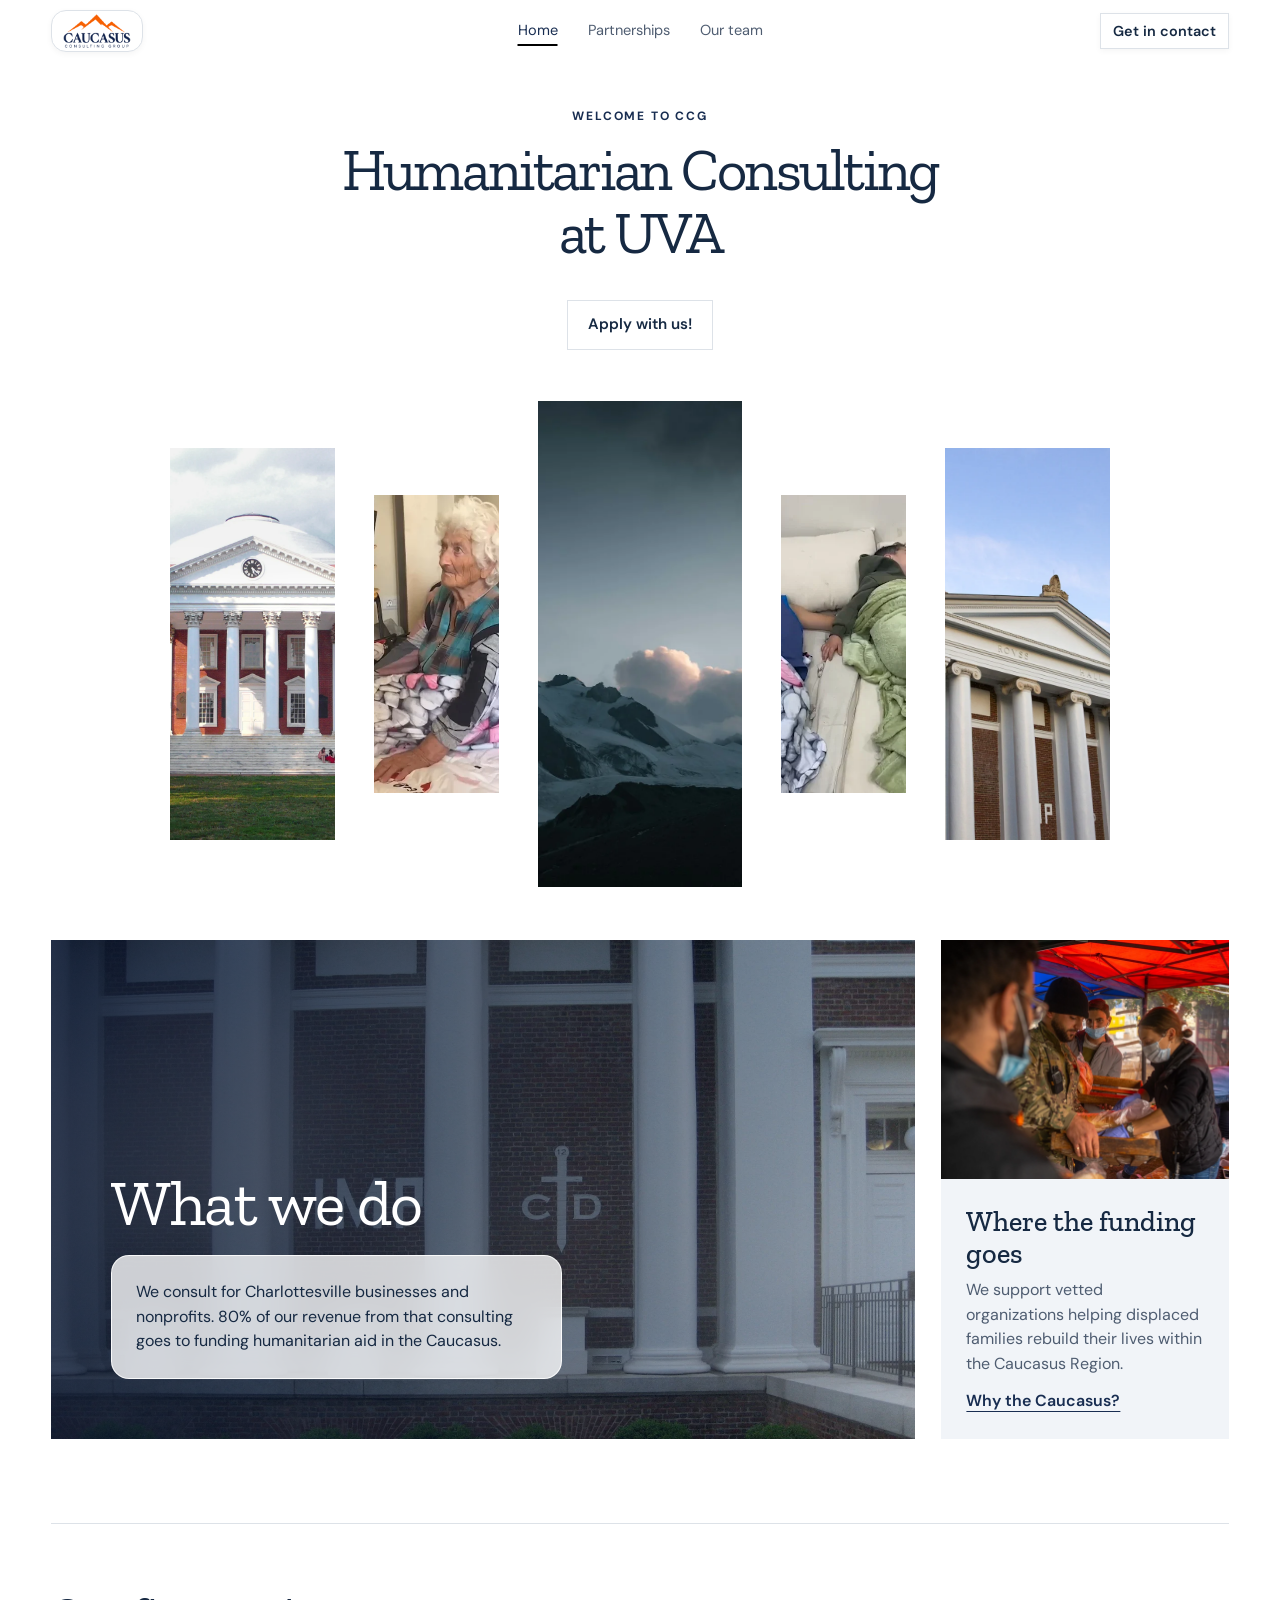
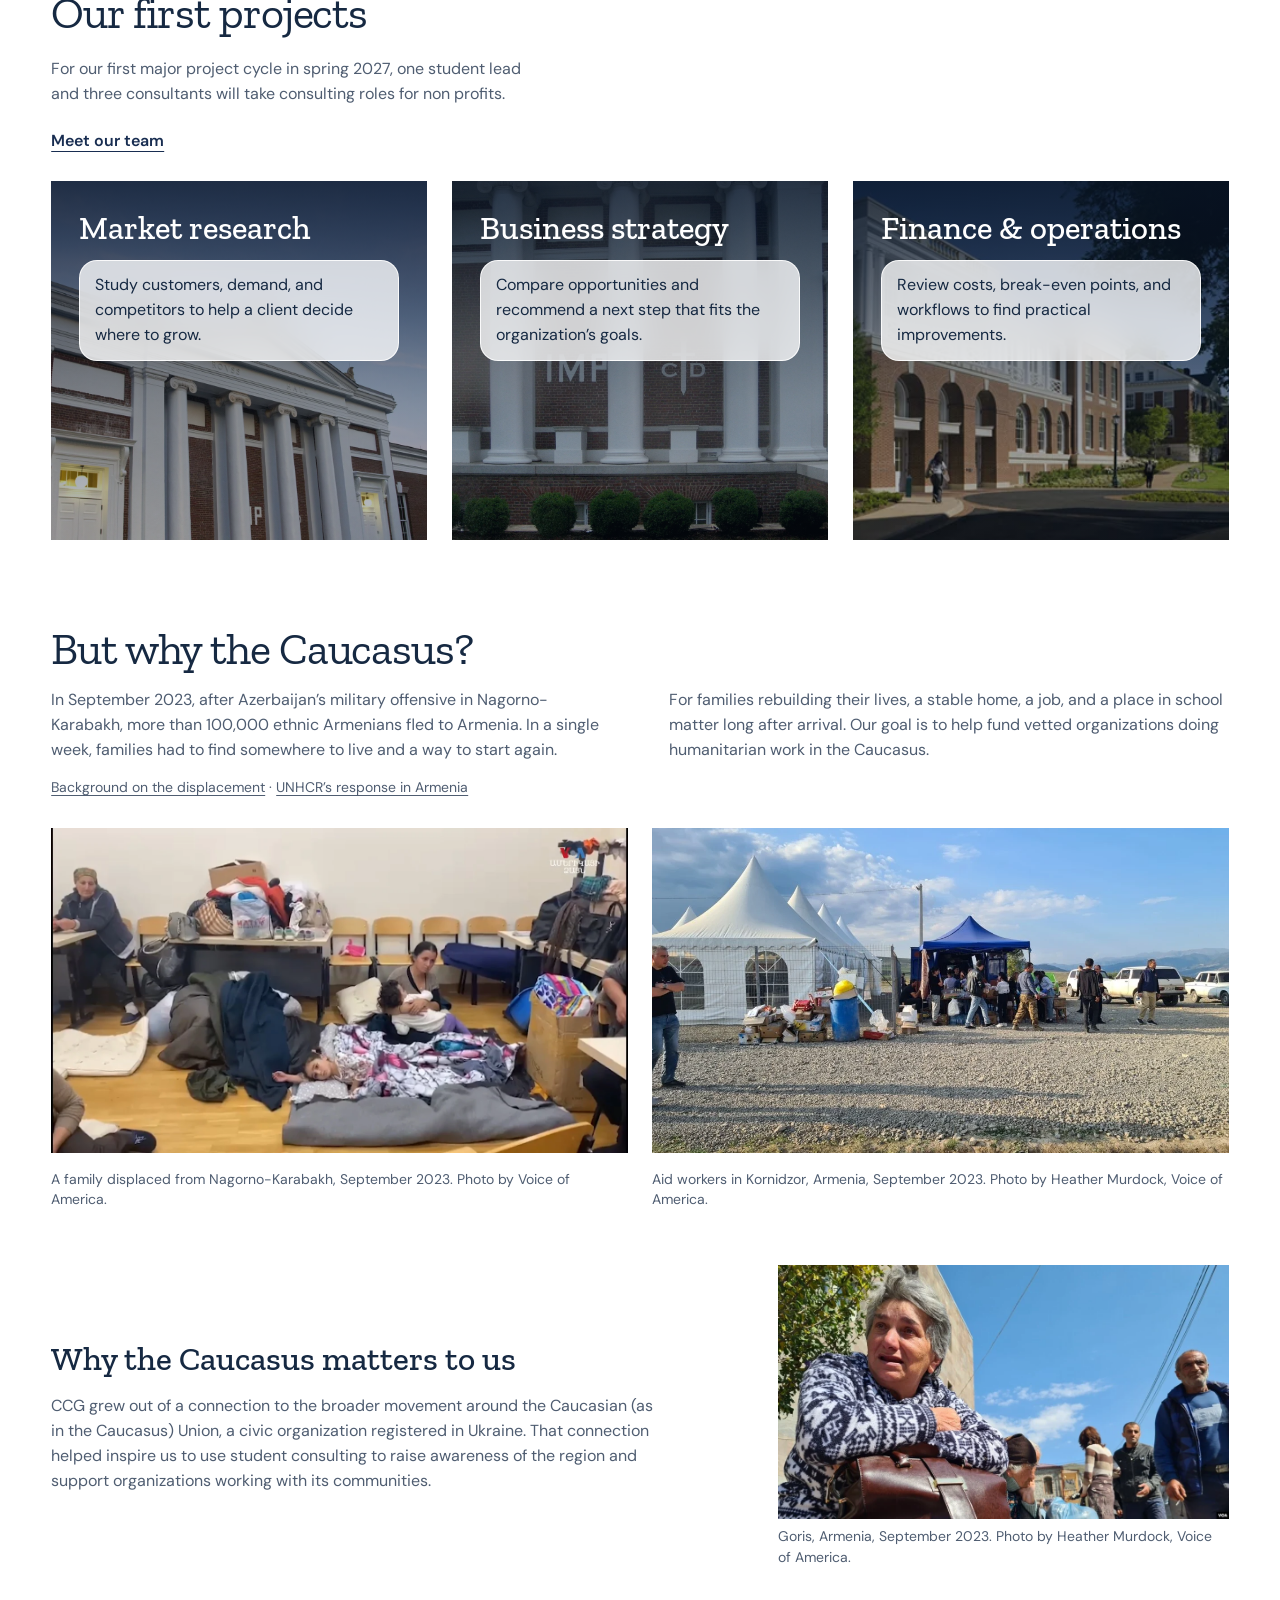
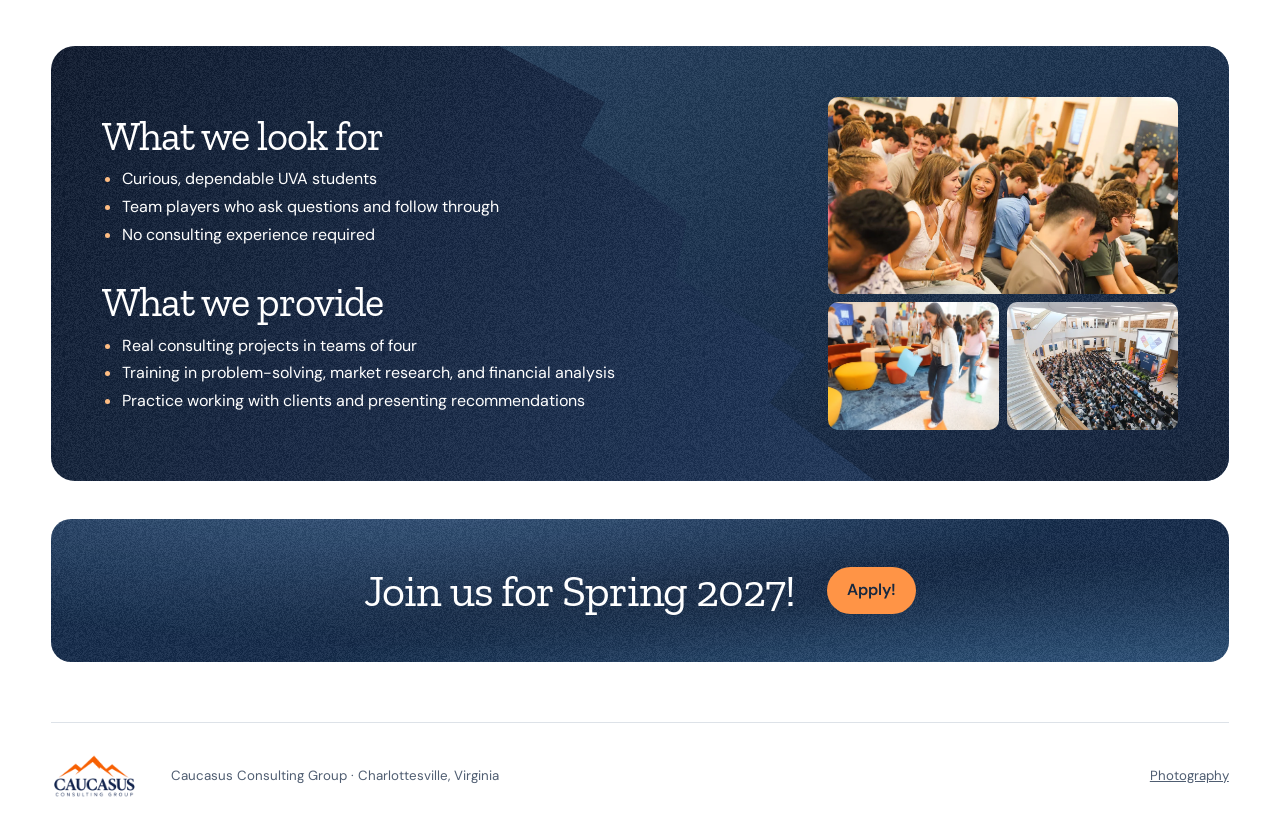
==== index.html @ faaa42fa "Caucasus Consulting Group site" ====
<!doctype html><html lang="en"><head><meta charset="utf-8"><meta name="viewport" content="width=device-width,initial-scale=1"><title>Home | Caucasus Consulting Group</title><meta name="description" content="Student-led consulting at UVA with a humanitarian mission in the Caucasus."><link rel="stylesheet" href="fonts.css"><link rel="stylesheet" href="style.css"><script defer src="site.js"></script></head><body><a class="skip" href="#main">Skip to content</a><header><a class="brand" href="index.html" aria-label="Caucasus Consulting Group home"><img src="assets/ccg.webp" alt="Caucasus Consulting Group"></a><nav aria-label="Main navigation"><a href="index.html" aria-current="page">Home</a><a href="partnerships.html">Partnerships</a><a href="team.html">Our team</a></nav><a class="contactBtn" href="contact.html">Get in contact</a></header><main id="main"><section class="intro home-intro"><p class="label">Welcome to CCG</p><h1>Humanitarian Consulting&#32;
at UVA</h1><a class="btn" href="#recruitment">Apply with us!</a></section>
<section class="gallery" aria-label="UVA and the communities at the heart of our mission">
  <figure class="scene rotunda"><img src="assets/rotunda.webp" alt="The Rotunda at the University of Virginia"></figure>
  <figure class="scene gallery-portrait"><img src="assets/armenia-portrait.webp" alt="A woman displaced from Nagorno-Karabakh sits on a bed in Armenia, September 2023."></figure>
  <figure class="scene mountains"><img src="assets/mountains.webp" alt="Mount Kazbek in the Caucasus Mountains"></figure>
  <figure class="scene gallery-children"><img src="assets/armenia-children.webp" alt="Two children displaced from Nagorno-Karabakh rest in Armenia, September 2023."></figure>
  <figure class="scene mcintire"><img src="assets/mcintire.webp" alt="McIntire School of Commerce"></figure>
</section>
<div class="work consulting-overview">
  <section class="consulting-intro" aria-labelledby="work-heading">
    <img class="mcintire-feature" src="assets/mcintire-campus.webp" loading="lazy" alt="White columns along the brick façade of Rouss Hall at UVA’s McIntire School of Commerce">
    <div class="consulting-copy">
      <h2 id="work-heading">What we do</h2>
      <p class="consulting-description glass-panel">We consult for Charlottesville businesses and nonprofits. 80% of our revenue from that consulting goes to funding humanitarian aid in the Caucasus.</p>
    </div>
  </section>
  <aside class="aid-focus" aria-labelledby="aid-focus-heading">
    <img src="assets/armenia-2.webp" loading="lazy" alt="Volunteers in Yerevan sort donated supplies for displaced families.">
    <div>
      <h3 id="aid-focus-heading">Where the funding goes</h3>
      <p>We support vetted organizations helping displaced families rebuild their lives within the Caucasus Region.</p>
      <a class="link" href="#region-heading">Why the Caucasus?</a>
    </div>
  </aside>
</div>
<section class="work project-cycle" aria-labelledby="projects-heading">
  <div><h2 id="projects-heading">Our first projects</h2><p>For our first major project cycle in spring 2027, one student lead and three consultants will take consulting roles for non profits. </p><a class="link" href="team.html">Meet our team</a></div>
  <div class="services">
    <div class="service-card">
      <img src="assets/mcintire.webp" loading="lazy" alt="">
      <div class="service-content"><h3>Market research</h3><p class="glass-panel">Study customers, demand, and competitors to help a client decide where to grow.</p></div>
    </div>
    <div class="service-card">
      <img src="assets/mcintire-campus.webp" loading="lazy" alt="">
      <div class="service-content"><h3>Business strategy</h3><p class="glass-panel">Compare opportunities and recommend a next step that fits the organization’s goals.</p></div>
    </div>
    <div class="service-card">
      <img src="assets/mcintire-rouss.webp" loading="lazy" alt="">
      <div class="service-content"><h3>Finance &amp; operations</h3><p class="glass-panel">Review costs, break-even points, and workflows to find practical improvements.</p></div>
    </div>
  </div>
</section>
<section class="region people-region" aria-labelledby="region-heading">

  <div>

    <h2 id="region-heading">But why the Caucasus?</h2>
    <p>In September 2023, after Azerbaijan’s military offensive in Nagorno-Karabakh, more than 100,000 ethnic Armenians fled to Armenia. In a single week, families had to find somewhere to live and a way to start again.</p>
    <p>For families rebuilding their lives, a stable home, a job, and a place in school matter long after arrival. Our goal is to help fund vetted organizations doing humanitarian work in the Caucasus.</p>
    <p class="region-sources"><a href="https://www.ushmm.org/genocide-prevention/blog/refugees-from-nagorno-karabakh-face-uncertain-future-one-year-after-fleeing">Background on the displacement</a> · <a href="https://www.unhcr.org/am/en/refugee-response-and-coordination-0">UNHCR’s response in Armenia</a></p>
  </div>
  <div class="documentary">
    <figure><img src="assets/armenia-1.webp" loading="lazy" alt="A family rests on bedding beside chairs and bags in a shared room."><figcaption>A family displaced from Nagorno-Karabakh, September 2023. Photo by Voice of America.</figcaption></figure>
    <figure><img src="assets/kornidzor-aid.webp" loading="lazy" alt="Aid workers set up supplies near the Armenian border in Kornidzor."><figcaption>Aid workers in Kornidzor, Armenia, September 2023. Photo by Heather Murdock, Voice of America.</figcaption></figure>
  </div>
  <section class="mission-origin" aria-labelledby="mission-origin-heading">
    <div>
      <h3 id="mission-origin-heading">Why the Caucasus matters to us</h3>
      <p>CCG grew out of a connection to the broader movement around the Caucasian (as in the Caucasus) Union, a civic organization registered in Ukraine. That connection helped inspire us to use student consulting to raise awareness of the region and support organizations working with its communities.</p>
    </div>
    <figure>
      <img src="assets/goris-arrival.webp" loading="lazy" alt="People who fled Nagorno-Karabakh gather in Goris, Armenia.">
      <figcaption>Goris, Armenia, September 2023. Photo by Heather Murdock, Voice of America.</figcaption>
    </figure>
  </section>
</section>
<section class="recruitment-preview" id="recruitment" aria-label="Spring 2027 recruitment">
  <div class="recruitment-copy">
    <div>
      <h2>What we look for</h2>
      <ul>
        <li>Curious, dependable UVA students</li>
        <li>Team players who ask questions and follow through</li>
        <li>No consulting experience required</li>
      </ul>
    </div>
    <div>
      <h2>What we provide</h2>
      <ul>
        <li>Real consulting projects in teams of four</li>
        <li>Training in problem-solving, market research, and financial analysis</li>
        <li>Practice working with clients and presenting recommendations</li>
      </ul>
    </div>
  </div>
  <div class="recruitment-collage" role="group" aria-label="McIntire student photos">
    <figure tabindex="0">
      <img src="assets/mcintire-students.webp" loading="lazy" alt="McIntire students sitting together at COMMence.">
      <figcaption>Photo by Amanda Maglione</figcaption>
    </figure>
    <figure tabindex="0">
      <img src="assets/mcintire-commence-workshop.webp" loading="lazy" alt="McIntire students taking part in a teamwork workshop.">
      <figcaption>Photo by Amanda Maglione</figcaption>
    </figure>
    <figure tabindex="0">
      <img src="assets/mcintire-commence-conference.webp" loading="lazy" alt="McIntire students gathered in the atrium for the COMMence conference.">
      <figcaption>Photo by Amanda Maglione</figcaption>
    </figure>
  </div>
</section>
<section class="banner recruitment" aria-labelledby="join-heading">
  <h2 id="join-heading">Join us for Spring 2027!</h2>
  <a class="btn" href="apply.html">Apply!</a>
</section>
</main><footer><a class="brand" href="index.html" aria-label="Caucasus Consulting Group home"><img src="assets/ccg.webp" alt="Caucasus Consulting Group"></a><small>Caucasus Consulting Group · Charlottesville, Virginia</small><a href="assets/photo-credits.txt">Photography</a></footer></body></html>
---- fonts.css ----
@font-face {
  font-family: 'DM Sans';
  font-style: normal;
  font-weight: 400;
  font-display: swap;
  src: url(assets/DM-Sans-400-normal.ttf) format('truetype');
}
@font-face {
  font-family: 'DM Sans';
  font-style: normal;
  font-weight: 500;
  font-display: swap;
  src: url(assets/DM-Sans-500-normal.ttf) format('truetype');
}
@font-face {
  font-family: 'DM Sans';
  font-style: normal;
  font-weight: 600;
  font-display: swap;
  src: url(assets/DM-Sans-600-normal.ttf) format('truetype');
}
@font-face {
  font-family: 'DM Sans';
  font-style: normal;
  font-weight: 700;
  font-display: swap;
  src: url(assets/DM-Sans-700-normal.ttf) format('truetype');
}
@font-face {
  font-family: 'Zilla Slab';
  font-style: normal;
  font-weight: 400;
  font-display: swap;
  src: url(assets/zilla-slab-400.ttf) format('truetype');
}
@font-face {
  font-family: 'Zilla Slab';
  font-style: normal;
  font-weight: 500;
  font-display: swap;
  src: url(assets/zilla-slab-500.ttf) format('truetype');
}
@font-face {
  font-family: 'Zilla Slab';
  font-style: normal;
  font-weight: 600;
  font-display: swap;
  src: url(assets/zilla-slab-600.ttf) format('truetype');
}
---- style.css ----
:root{--navy:#182d51;--ink:#162942;--muted:#4f5d71;--border:#dde2e8;--serif:'Zilla Slab',Georgia,serif}
*{box-sizing:border-box}html{scroll-behavior:smooth}body{margin:0;background:#fff;color:var(--ink);font:1rem/1.55 'DM Sans',Arial,sans-serif}a{color:inherit;text-decoration:none}p,h1,h2,figure{margin:0}header,footer,.gallery,.work,.teamgrid,.banner,.connect,.direct{width:min(92%,1490px);margin-inline:auto}
header{display:flex;align-items:center;justify-content:space-between;padding:22px 0;position:relative}header nav{display:flex;gap:30px;align-items:center;position:absolute;left:50%;transform:translateX(-50%)}header nav a{font-size:.91rem;color:var(--muted)}header nav a[aria-current],header nav a:hover{color:var(--navy);text-decoration:underline;text-underline-offset:6px}.brand,.contactBtn{display:inline-flex;align-items:center;border:1px solid var(--border);border-radius:14px;background:white;box-shadow:0 2px 6px #22131a0b}.brand{gap:8px;padding:7px 15px;color:var(--navy)}.brand strong{font:500 2rem/1.15 Georgia,serif;letter-spacing:-2px}.emblem{width:35px;height:34px}.contactBtn,.btn,.link{font-weight:600}.contactBtn{gap:16px;padding:12px 18px;font-size:.9rem}.contactBtn span,.btn span{font:1.2rem/1 Arial}.intro{text-align:center;padding:clamp(30px,3.3vw,62px) 5% 0}.label,.scene figcaption span{font-size:.75rem;font-weight:700;letter-spacing:.15em;text-transform:uppercase}.intro .label{display:flex;align-items:center;justify-content:center;gap:12px;color:var(--navy)}.label i{width:22px;height:1px;background:#e57200}h1,h2,.scene figcaption b,.metric strong{font-family:var(--serif);font-weight:400}h1{font-size:clamp(4.15rem,6.65vw,7.2rem);line-height:1.02;letter-spacing:-.038em;margin:14px auto 15px}em{color:var(--navy);font-weight:400}h2{font-size:clamp(2.7rem,4.2vw,5rem);line-height:1.03;letter-spacing:-.025em}.lead{font-size:clamp(1rem,1.2vw,1.25rem);line-height:1.55;color:var(--muted)}.btn{display:inline-flex;align-items:center;justify-content:center;gap:20px;padding:12px 20px;border-radius:10px;background:var(--navy);color:white;font-size:.95rem}.intro .btn{margin-top:23px;border-radius:0}.btn:hover{background:#264979}.contactBtn:hover{border-color:#ae5420}.gallery{margin-block:36px 53px;display:grid;grid-template-columns:1fr 1.57fr 1fr;gap:14px;align-items:center}.scene{position:relative;overflow:hidden;border-radius:0;aspect-ratio:1;width:100%;min-width:0;background:#51474b;color:white}.scene img,.campus{width:100%;height:100%;object-fit:cover;display:block}.scene:after{content:'';position:absolute;inset:0;background:linear-gradient(0deg,#171417bb,transparent 56%)}.scene figcaption{position:absolute;z-index:1;bottom:21px;left:24px;right:12px}.scene figcaption span{display:flex;gap:5px;align-items:center;font-size:.75rem;letter-spacing:.1em}.scene svg{width:13px;height:15px}.scene figcaption b{font-size:clamp(1.55rem,2.15vw,2.8rem);line-height:1.2;display:block;margin-top:3px}
.banner{background:#162c4e;color:white;border-radius:20px;padding:clamp(29px,3.6vw,64px);display:flex;gap:6%;align-items:center;justify-content:space-between}.banner .label{color:#ffcc9f;margin-bottom:15px}.work,.teamgrid,.connect{display:grid;grid-template-columns:1fr 1fr;gap:8%;align-items:start;margin-block:84px}.work .label,.roster .label,.connect .label{color:var(--navy);margin-bottom:15px}.work p:not(.label),.connect p:not(.label){color:var(--muted);max-width:500px;margin:18px 0 22px}.link{text-decoration:underline;text-underline-offset:5px;color:var(--navy)}.services details,article{border-top:1px solid var(--border);padding:18px 0}.services details:last-child{border-bottom:1px solid var(--border)}summary{cursor:pointer;display:flex;justify-content:space-between;align-items:center;font-size:1.25rem;font-weight:500}summary::-webkit-details-marker{display:none}summary::after{content:'+';color:var(--navy)}details[open] summary::after{content:'−'}.work details p:not(.label){margin-bottom:2px}.teamgrid{gap:5%;align-items:center;margin-top:45px}.campus{height:375px;border-radius:18px}.roster article h2{font-size:3.1rem}.roster article p{color:var(--muted);margin-top:6px}.banner .btn{background:white;color:var(--navy)}.banner{margin-bottom:60px}.connect{gap:20px;margin-block:44px 28px}.connect section{border:1px solid var(--border);border-radius:20px;padding:clamp(24px,4vw,60px);height:100%;background:#eff4fa}.connect section+section{background:#f6f5f2}.direct{margin-bottom:80px;color:var(--muted)}.direct a{text-decoration:underline;margin-left:10px;overflow-wrap:anywhere}footer{border-top:1px solid var(--border);display:flex;align-items:center;gap:20px;padding:25px 0;color:var(--muted)}footer .brand{box-shadow:none;border:0;padding-left:0}footer>a:last-child{margin-left:auto;font-size:.83rem;text-decoration:underline}.skip{position:absolute;left:-9999px}.skip:focus{left:8px;top:8px;background:white;z-index:2}a:focus-visible,summary:focus-visible{outline:3px solid #ae4f15;outline-offset:4px}
@media(max-width:760px){header{padding:14px 0 45px}header nav{bottom:3px;gap:24px;width:max-content}.intro{padding-top:36px}h1{font-size:clamp(3.6rem,10vw,5rem);max-width:640px}.gallery{grid-template-columns:1fr 1.35fr 1fr;gap:7px}.scene figcaption{left:10px;bottom:12px}.scene figcaption span{display:none}.scene figcaption b{font-size:1.32rem}.work,.teamgrid,.connect{grid-template-columns:1fr;gap:28px;margin-block:45px}.campus{height:270px}.work{gap:32px}.banner{gap:22px;align-items:start;flex-direction:column}.desktop{display:none}footer{gap:10px;flex-wrap:wrap}footer small{max-width:170px}.direct a{display:block;margin-left:0}}
@media(max-width:460px){.gallery{grid-template-columns:1fr 1fr;gap:8px;margin-block:26px 32px}.mountains{grid-column:1/-1;grid-row:1}.mountains figcaption span{display:flex}.mountains figcaption b{font-size:1.85rem}.scene.mcintire figcaption b{font-size:1.15rem}.contactBtn{padding:10px 12px}.brand{padding:6px 12px}footer small{max-width:130px}.intro .label{font-size:.73rem}}
@media(prefers-reduced-motion:reduce){html{scroll-behavior:auto}.scene img{transition:none}}

.brand img{display:block;width:104px;height:auto}.brand{padding:6px 13px}footer .brand img{width:87px}
.banner{background-color:#102848;background-image:url('assets/grain.png'),radial-gradient(ellipse at 94% 133%,#315c87 0,transparent 57%),radial-gradient(ellipse at 28% -70%,#446994 0,transparent 65%),radial-gradient(ellipse at 59% 55%,#0b1b35 0,transparent 62%)}
.btn{background:#ff9446;color:#15253e}.btn:hover{background:#ffae73}.banner .btn{background:#ff9446;color:#17283f}
.connect section:first-child{background-color:#152e52;background-image:url('assets/grain.png'),radial-gradient(ellipse at 100% 5%,#315f8d,transparent 64%),radial-gradient(ellipse at 10% 105%,#0b1d38,transparent 68%);color:white}.connect section:first-child .label{color:#ffc28f}.connect section:first-child p:not(.label){color:#eff5ff}
.connect section+section{background-color:#fff3e8;background-image:url('assets/grain.png'),radial-gradient(ellipse at 110% 110%,#ffba81,transparent 65%),radial-gradient(ellipse at 30% -30%,#ffe4c4,transparent 60%)}
.teamgrid{display:block}.portraits{display:grid;grid-template-columns:repeat(4,1fr);gap:15px}.portraits img{display:block;width:100%;border-radius:16px}.roster{margin-top:40px;display:grid;grid-template-columns:1fr 1fr;column-gap:4%}.roster .label{grid-column:1/-1}.roster article h2{font-size:2.5rem}
@media(max-width:760px){.portraits{grid-template-columns:1fr 1fr;gap:10px}.brand img{width:82px}.roster article h2{font-size:2rem}}

.region{width:min(92%,1490px);margin:0 auto clamp(44px,6vw,88px);display:grid;grid-template-columns:1fr 1fr;gap:7%;align-items:center}
.region img{width:100%;height:clamp(260px,24vw,380px);object-fit:cover;border-radius:18px}
.region .label{color:var(--navy);margin-bottom:14px}
.region p:not(.label){color:var(--muted);margin-top:16px;max-width:55ch}
.recruitment p:not(.label){max-width:63ch;margin:16px 0 0;color:#eef4fb}
.recruitment .btn{flex:none;min-width:110px}
@media(max-width:760px){.region{grid-template-columns:1fr;gap:24px}.region img{height:225px}}

.scene img{position:absolute;inset:0}
.region .region-sources{font-size:.875rem}.region-sources a{text-decoration:underline;text-underline-offset:3px}.documentary figcaption{color:var(--muted);font-size:.875rem;line-height:1.45;margin-top:8px}.documentary img{height:auto}.documentary a{text-decoration:underline;text-underline-offset:3px}
.people-region{display:block}.people-region>div:first-child{display:grid;grid-template-columns:1fr 1fr;gap:14px 5%}.people-region h2{grid-column:1/-1}.people-region>div:first-child p:not(.label){margin:0;max-width:62ch}.people-region .region-sources{grid-column:1/-1}.documentary{display:grid;grid-template-columns:1fr 1fr;gap:24px;margin-top:30px}.documentary img{width:100%;aspect-ratio:16/9;object-fit:cover}.documentary figcaption{max-width:65ch}
@media(max-width:760px){.people-region>div:first-child{display:block}.documentary{grid-template-columns:1fr;gap:22px}.people-region h2+p{margin-top:16px}}

h1,.portraits h2{font-weight:500}.metric strong{font-weight:600}h1{font-size:clamp(2.6rem,5.4vw,6rem);line-height:1.08;letter-spacing:-.042em;text-wrap:balance}h2{font-size:clamp(2rem,3.5vw,3.85rem);line-height:1.13}
.btn,.contactBtn,.brand,button{border-radius:0}.recruitment .btn{min-width:170px;min-height:64px;font-size:1.15rem}
.scene:after{display:none}.portraits figure{min-width:0}.portraits img{aspect-ratio:1;object-fit:cover;object-position:center top;border-radius:0}.portraits figcaption{padding-top:15px}.portraits h2{font-size:clamp(1.35rem,2.15vw,2.5rem);letter-spacing:-.035em}.portraits p{color:var(--muted);margin-top:5px}

header .brand{border-radius:15px}
.home-intro{padding-top:clamp(38px,4vw,68px)}
.home-intro h1 {
  font-size: clamp(1.35rem, 4.6vw, 3.75rem);
  font-weight: 400;
  max-width: none;
  margin-block: 12px;
  white-space: pre-line;
  text-wrap: wrap;
}
.home-intro .lead{font-size:clamp(1rem,1.08vw,1.13rem)}
.home-intro + .gallery {
  width: min(86%, 940px);
  grid-template-columns: 1fr .76fr 1.24fr .76fr 1fr;
  gap: clamp(8px, 3vw, 44px);
  margin-top: clamp(34px, 4vw, 60px);
}
.home-intro + .gallery .scene {
  grid-column: auto;
  grid-row: auto;
  aspect-ratio: 8 / 19;
}
.gallery + .consulting-overview {
  margin-top: clamp(20px, 3vw, 40px);
}
.gallery-portrait img { object-position: 51% center; }
.gallery-children img { object-position: 46% center; }
@media (max-width: 520px) {
  .home-intro + .gallery {
    width: 92%;
    gap: 7px;
  }
}
.banner.recruitment {
  justify-content: center;
  align-items: center;
  gap: clamp(14px, 2.5vw, 36px);
  text-align: center;
}
.recruitment .btn {
  min-width: 0;
  min-height: 0;
  padding: 11px 20px;
  border-radius: 999px;
  font-size: 1rem;
  text-align: center;
}
.team-contact {
  width: min(92%, 1490px);
  margin: 0 auto clamp(40px, 6vw, 84px);
}
.team-contact p {
  margin-block: 8px 4px;
  color: var(--muted);
}
.team-email {
  color: var(--navy);
  text-decoration: underline;
  text-underline-offset: 4px;
  overflow-wrap: anywhere;
}
.contactBtn, .home-intro .btn {
  border: 1px solid var(--border);
  background: #fff;
  color: var(--ink);
  transition: background-color .22s ease, border-color .22s ease;
}
.contactBtn:is(:hover, :focus-visible), .home-intro .btn:is(:hover, :focus-visible) {
  border-color: #ff9446;
  background: #ff9446;
}
@media (prefers-reduced-motion: reduce) {
  .contactBtn, .home-intro .btn { transition: none; }
}
.portrait-backdrop{--glow-x:15%;position:relative;isolation:isolate;background-color:#db600b;background-image:radial-gradient(ellipse at var(--glow-x) 12%,#ffbd68,transparent 58%),radial-gradient(ellipse at 90% 85%,#b93e0a,transparent 65%),radial-gradient(ellipse at 20% 105%,#ff9135,transparent 57%)}
.portrait-backdrop:before{content:'';position:absolute;inset:0;background-image:url('assets/grain.png');background-size:94px;pointer-events:none}
.portrait-backdrop img{filter:url(#portrait-cutout)}
.portraits figure:nth-child(even) .portrait-backdrop{--glow-x:88%}
@media(max-width:760px){.home-intro{padding-top:38px}.team-email{max-width:100%}}

.consulting-overview {
  grid-template-columns: minmax(0, 3fr) minmax(0, 1fr);
  align-items: stretch;
  gap: clamp(12px, 2vw, 26px);
}
.consulting-intro {
  position: relative;
  isolation: isolate;
  display: flex;
  align-items: end;
  min-height: clamp(320px, 39vw, 530px);
  padding: clamp(22px, 4.7vw, 70px);
  overflow: hidden;
  background: #162c4e;
  color: white;
}
.mcintire-feature, .consulting-intro::before, .service-card > img {
  position: absolute;
  inset: 0;
  width: 100%;
  height: 100%;
}
.mcintire-feature, .service-card > img { object-fit: cover; }
.mcintire-feature { z-index: -2; }
.consulting-intro::before {
  z-index: -1;
  content: '';
  background: linear-gradient(106deg, #0b1731db 0%, #0c1a31a6 47%, #0a132b45 100%);
}
.consulting-copy h2 { font-size: clamp(2.5rem, 5vw, 5rem); }
.glass-panel {
  border: 1px solid #ffffffd9;
  border-radius: 18px;
  background-color: #ffffffc7;
  -webkit-backdrop-filter: blur(16px) saturate(125%);
  backdrop-filter: blur(16px) saturate(125%);
  color: var(--ink);
}
.consulting-intro .consulting-description:not(.label) {
  max-width: 41ch;
  margin: 16px 0 0;
  padding: clamp(15px, 2vw, 24px);
  color: var(--ink);
}
.aid-focus {
  display: flex;
  flex-direction: column;
  background: #f1f4f8;
}
.aid-focus img {
  display: block;
  width: 100%;
  min-height: 125px;
  flex: 1;
  aspect-ratio: 4 / 3;
  object-fit: cover;
}
.aid-focus > div { padding: clamp(13px, 2vw, 28px); }
.aid-focus h3 {
  margin: 0;
  font: 500 clamp(1.2rem, 2.2vw, 2rem) / 1.14 var(--serif);
}
.aid-focus p:not(.label) { margin: 9px 0 12px; }
.aid-focus .link { display: inline-block; }
@media (max-width: 760px) {
  .consulting-overview { grid-template-columns: 1fr; }
  .aid-focus { display: grid; grid-template-columns: minmax(0, 1fr) minmax(0, 1.1fr); }
  .aid-focus img { align-self: stretch; height: 100%; aspect-ratio: auto; }
  .aid-focus > div { align-self: center; }
}
.project-cycle {
  grid-template-columns: 1fr;
  gap: 28px;
  border-top: 1px solid var(--border);
  padding-top: clamp(38px, 5vw, 74px);
}
.services {
  display: grid;
  grid-template-columns: repeat(3, minmax(0, 1fr));
  gap: clamp(12px, 2vw, 26px);
}
.service-card {
  position: relative;
  display: flex;
  align-items: start;
  min-height: clamp(240px, 28vw, 390px);
  isolation: isolate;
  overflow: hidden;
  padding: clamp(18px, 2.2vw, 32px);
  background: var(--navy);
}
.service-card > img { z-index: -2; }
.service-card::before {
  content: '';
  position: absolute;
  inset: 0;
  z-index: -1;
  background: linear-gradient(180deg, #091527d9, #09152770 62%, #09152745);
}
.service-content { width: 100%; }
.service-content h3 {
  margin: 0;
  color: white;
  font: 500 clamp(1.5rem, 2.55vw, 2.65rem) / 1.12 var(--serif);
}
.service-content p:not(.label) {
  margin: 14px 0 0;
  padding: 12px 15px;
  color: var(--ink);
}
@media (max-width: 640px) {
  .services { grid-template-columns: 1fr; }
  .service-card { min-height: clamp(230px, 60vw, 330px); }
}

@media(max-width:760px){.people-region>div:first-child p:not(.label){margin-top:14px}}

header {
  width: 100%;
  padding: 10px max(4%, calc((100% - 1490px) / 2)) 4px;
  position: sticky;
  top: 0;
  z-index: 5;
  isolation: isolate;
}
header::before {
  content: '';
  position: absolute;
  inset: 0;
  z-index: -1;
  background: #ffffffde;
  -webkit-backdrop-filter: blur(16px);
  backdrop-filter: blur(16px);
  pointer-events: none;
}
header.is-scrolled::before { box-shadow: 0 5px 22px #16294218; }
header .brand { padding: 2px 9px; }
header .brand img { width: 72px; }
header .contactBtn { padding: 6px 12px; }
header nav { gap: clamp(15px, 2.7vw, 30px); }
header nav a {
  position: relative;
  padding: 4px 0;
  white-space: nowrap;
}
header nav a:is([aria-current], :hover, :focus-visible) {
  color: var(--navy);
  text-decoration: none;
}
header nav a::after {
  content: '';
  position: absolute;
  inset: auto 0 0;
  height: 2px;
  background: #000;
  transform: scaleX(0);
  transform-origin: left;
}
header nav a:is([aria-current], :hover, :focus-visible)::after { transform: scaleX(1); }
.skip:focus { z-index: 6; }
#main, #recruitment, #students, #region-heading { scroll-margin-top: 88px; }

.mission-origin { margin-top: clamp(26px, 5vw, 56px); }
.mission-origin h3 {
  margin: 0;
  font: 500 clamp(1.65rem, 2.6vw, 2.65rem) / 1.13 var(--serif);
}
.mission-origin p { max-width: 68ch; }
.partnerships-intro .lead { max-width: 62ch; margin-inline: auto; white-space: pre-line; }
.direct .btn {
  display: inline-flex;
  margin-left: 0;
  text-decoration: none;
}

@media (max-width: 760px) {
  header {
    display: grid;
    grid-template-columns: 1fr auto;
    gap: 1px 8px;
    padding-top: 8px;
  }
  header .brand { justify-self: start; }
  header .brand img { width: 60px; }
  header nav {
    position: static;
    transform: none;
    grid-row: 2;
    grid-column: 1 / -1;
    justify-self: center;
  }
  header nav a { padding: 1px 0; }
}


.mission-origin, .recruitment-preview {
  display: grid;
  grid-template-columns: minmax(0, 3fr) minmax(0, 2fr);
  align-items: center;
  gap: clamp(18px, 4vw, 60px);
}
.recruitment-preview, .partnership-opportunities {
  width: min(92%, 1490px);
  margin-inline: auto;
}
.recruitment-preview {
  position: relative;
  isolation: isolate;
  overflow: hidden;
  background: url('assets/grain.png'), linear-gradient(126deg, #0b172c, #182e51 62%, #243f63);
}
.recruitment-preview::before {
  content: '';
  position: absolute;
  z-index: -1;
  inset: 0;
  background: url('assets/grain.png'), linear-gradient(155deg, #284664, #152c4a 60%, #101f39);
  clip-path: polygon(38% 0, 100% 0, 100% 100%, 70% 100%, 61% 82%, 64% 71%, 53% 53%, 54% 40%, 45% 23%, 47% 13%);
}
.recruitment-preview {
  grid-template-columns: minmax(0, 2fr) minmax(0, 1fr);
  gap: clamp(14px, 2vw, 30px);
  margin-bottom: clamp(20px, 3vw, 42px);
  padding: clamp(24px, 4vw, 64px);
  border-radius: 24px;
  color: #fff;
}
.recruitment-copy {
  display: grid;
  gap: clamp(20px, 2.5vw, 32px);
}
.recruitment-copy h2 {
  font-size: clamp(1.65rem, 3.2vw, 3.2rem);
}
.recruitment-copy ul {
  margin: 8px 0 0;
  padding-inline-start: 1.2em;
}
.recruitment-copy li + li { margin-top: 3px; }
.recruitment-copy li::marker { color: #ffbd83; }
.people-region img {
  border-radius: 0;
}
.mission-origin figure img {
  display: block;
  width: 100%;
  height: auto;
}
.mission-origin figcaption {
  color: var(--muted);
  font-size: .875rem;
  margin-top: 7px;
}
.recruitment-collage {
  display: grid;
  grid-template-columns: repeat(2, minmax(0, 1fr));
  gap: 8px;
}
.recruitment-collage figure {
  position: relative;
  overflow: hidden;
  aspect-ratio: 4 / 3;
  border-radius: 10px;
}
.recruitment-collage figure:first-child {
  grid-column: 1 / -1;
  aspect-ratio: 16 / 9;
}
.recruitment-collage img {
  display: block;
  width: 100%;
  height: 100%;
  object-fit: cover;
}
.recruitment-collage figcaption {
  position: absolute;
  inset: auto 0 0;
  padding: 5px 8px;
  background: #0b172c;
  color: #fff;
  font-size: .8rem;
  opacity: 0;
}
.recruitment-collage figure:is(:hover, :focus) figcaption { opacity: 1; }
.recruitment-collage figure:focus-visible {
  outline: 2px solid #ffbd83;
  outline-offset: 2px;
}
.partnership-opportunities { margin-top: clamp(30px, 5vw, 64px); }
.partnership-opportunities > h2 { font-size: clamp(1.65rem, 2.8vw, 2.8rem); }
.partnership-opportunities .connect {
  width: 100%;
  margin-top: 16px;
}
.partnership-opportunities .connect h3 {
  margin: 0;
  font: 500 clamp(1.6rem, 3vw, 3rem) / 1.13 var(--serif);
}
@media (max-width: 640px) {
  .mission-origin, .recruitment-preview { grid-template-columns: 1fr; }
  .home-intro + .gallery { gap: 5px; }
}

@media (prefers-reduced-motion: no-preference) {
  header::before { transition: box-shadow 50ms cubic-bezier(.1, .75, .35, 1); }
  header nav a::after { transition: transform 48ms cubic-bezier(.08, .72, .25, 1); }
  header nav a, header .contactBtn {
    transition: transform 48ms cubic-bezier(.08, .72, .25, 1), color 48ms ease-out, background-color 48ms ease-out, border-color 48ms ease-out;
  }
  header nav a:is(:hover, :focus-visible), header .contactBtn:is(:hover, :focus-visible) {
    transform: translateY(-1px);
    transition-duration: 62ms;
  }
  .btn { transition: transform 140ms ease-out, background-color 140ms ease-out, border-color 140ms ease-out; }
  .btn:is(:hover, :focus-visible) { transform: translateY(-1px); }
  .service-content { transition: transform 160ms ease-out; }
  @media (hover: hover) {
    .service-card:hover .service-content { transform: translateY(-2px); }
  }
}

@media (hover: hover) and (prefers-reduced-motion: no-preference) {
  .gallery .scene img { transition: transform .3s ease-out; }
  .gallery .scene:hover img { transform: scale(1.045); }
}
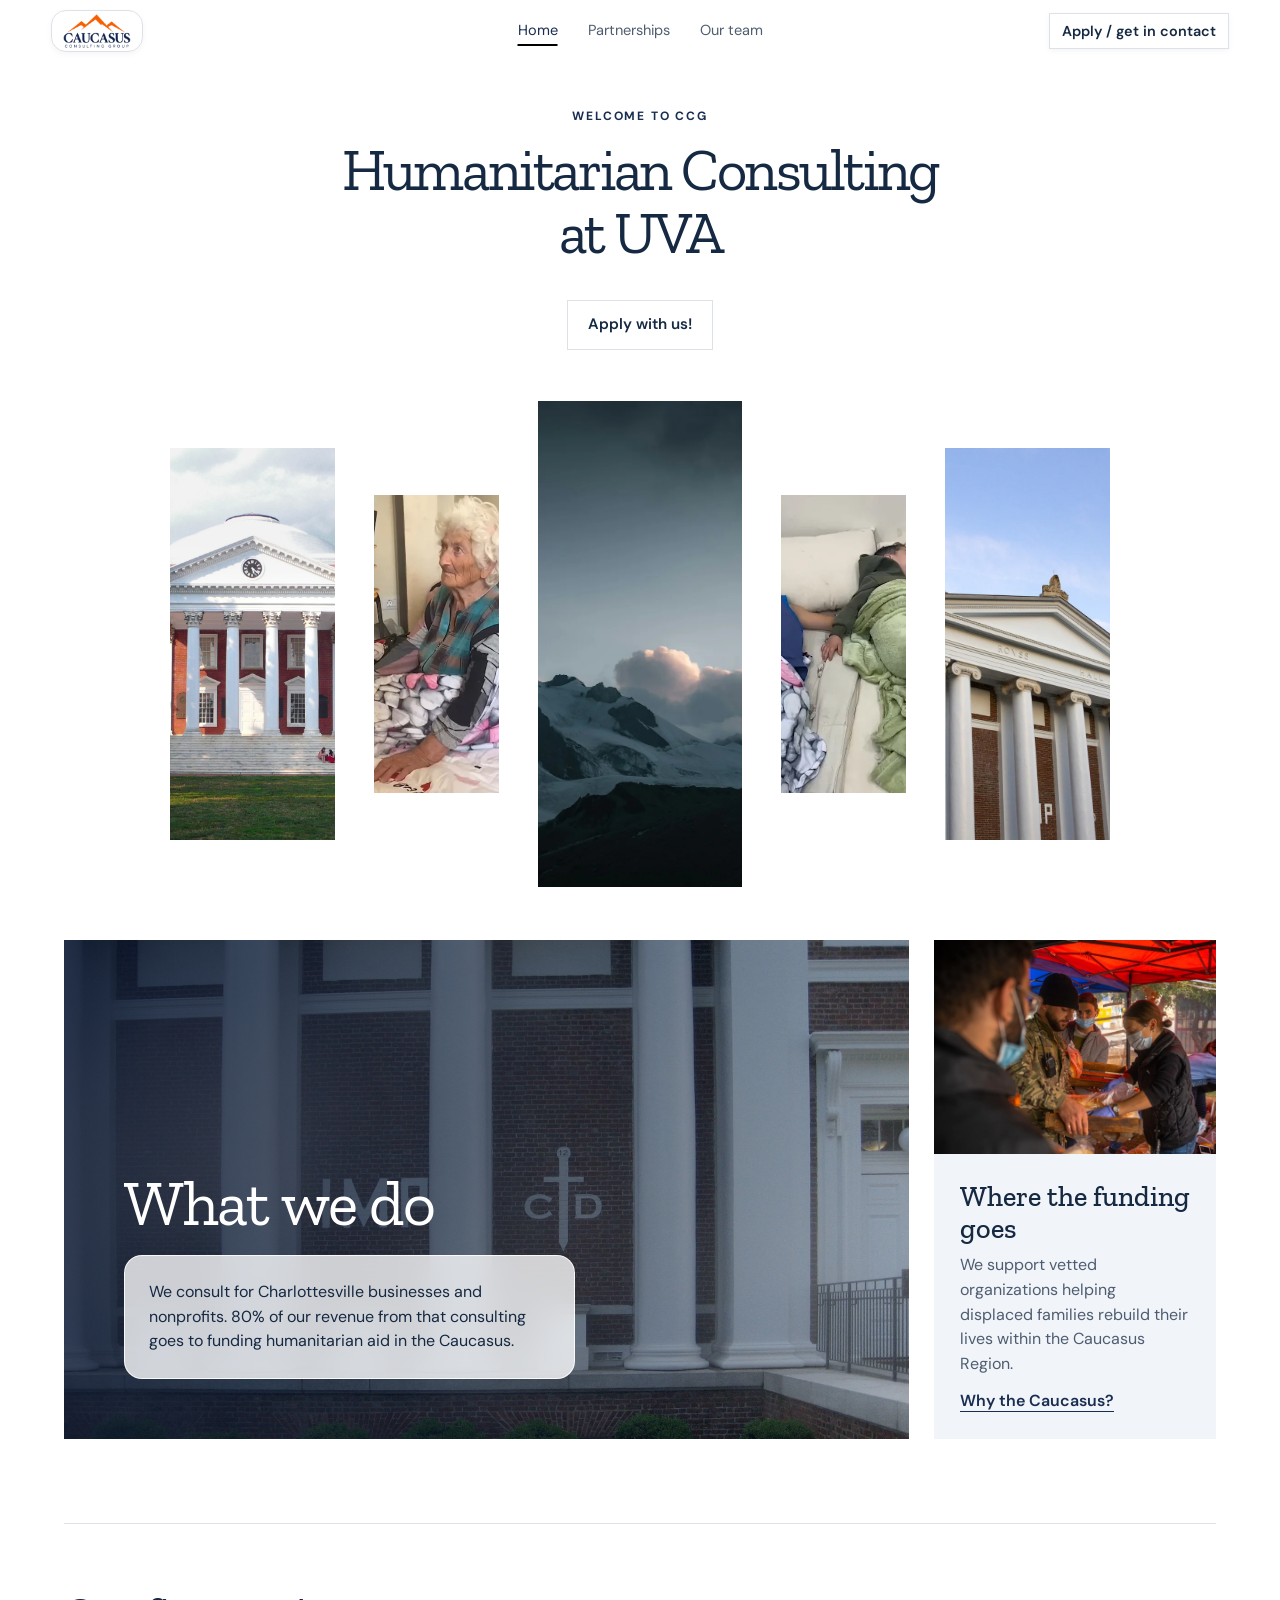
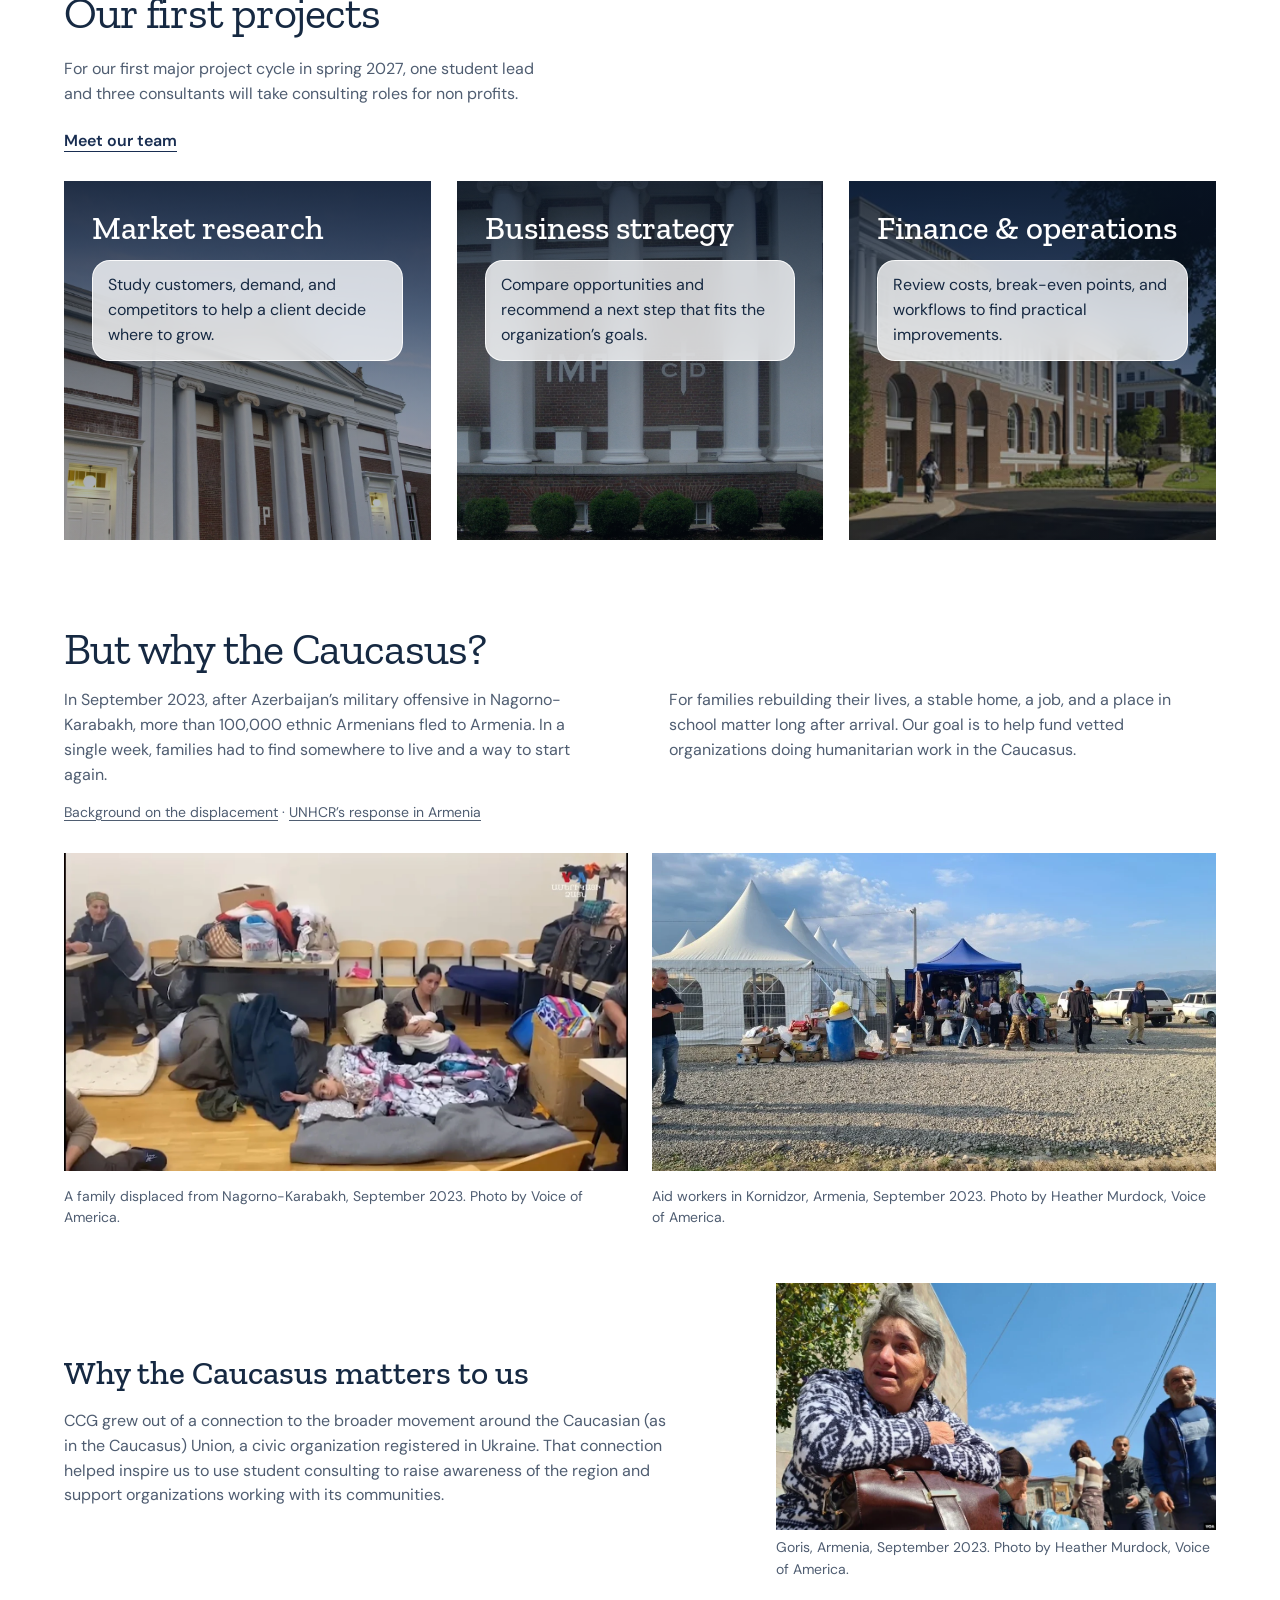
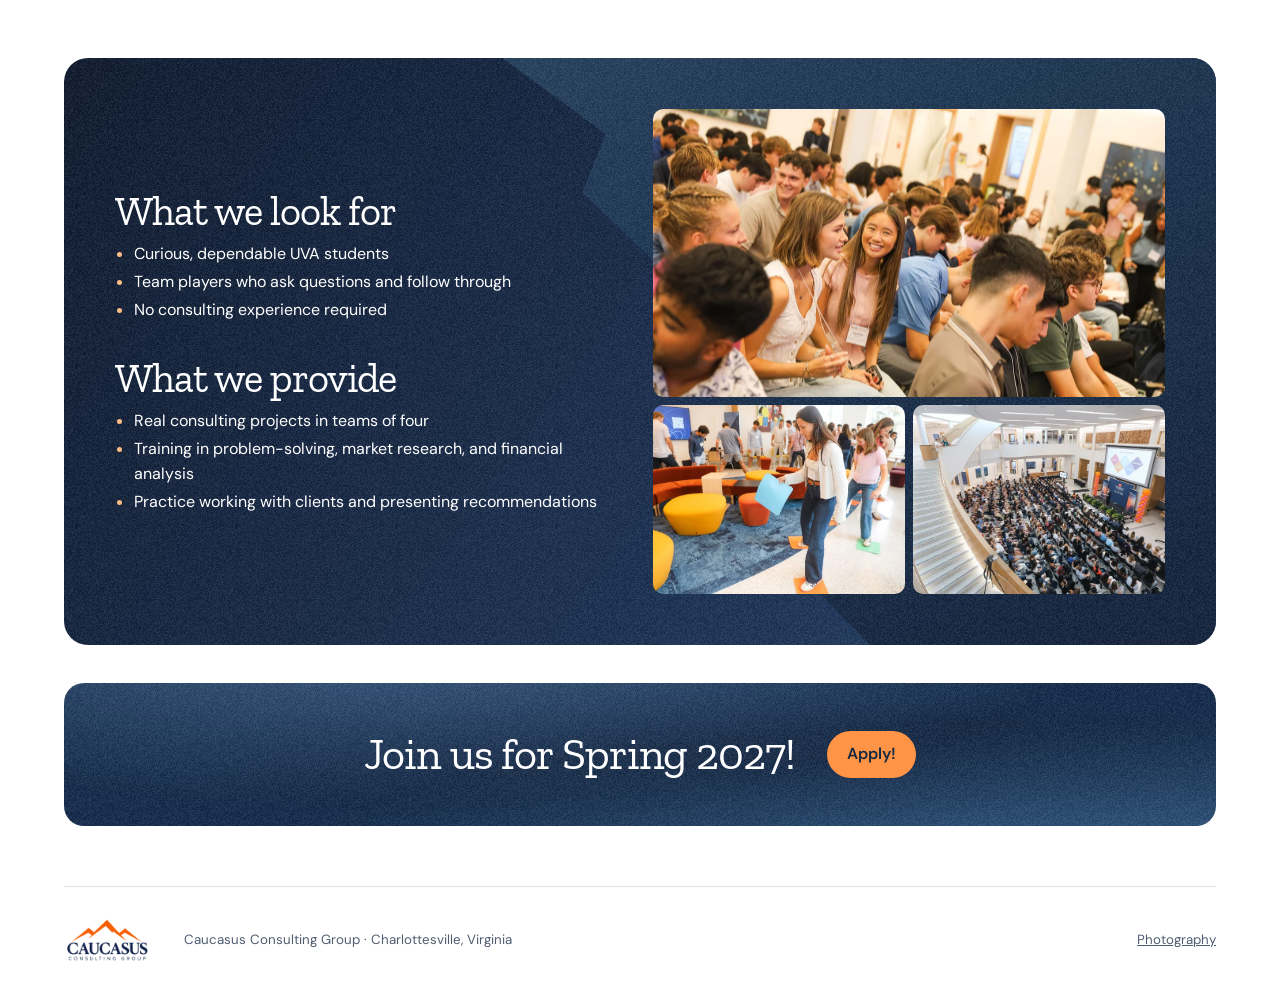
==== commit a4a6ea89: "Tighten recruitment section, widen edge margins, contact block on partnerships, nav button label Co-" ====
--- a/index.html
+++ b/index.html
@@ -1,4 +1,4 @@
-<!doctype html><html lang="en"><head><meta charset="utf-8"><meta name="viewport" content="width=device-width,initial-scale=1"><title>Home | Caucasus Consulting Group</title><meta name="description" content="Student-led consulting at UVA with a humanitarian mission in the Caucasus."><link rel="stylesheet" href="fonts.css"><link rel="stylesheet" href="style.css"><script defer src="site.js"></script></head><body><a class="skip" href="#main">Skip to content</a><header><a class="brand" href="index.html" aria-label="Caucasus Consulting Group home"><img src="assets/ccg.webp" alt="Caucasus Consulting Group"></a><nav aria-label="Main navigation"><a href="index.html" aria-current="page">Home</a><a href="partnerships.html">Partnerships</a><a href="team.html">Our team</a></nav><a class="contactBtn" href="contact.html">Get in contact</a></header><main id="main"><section class="intro home-intro"><p class="label">Welcome to CCG</p><h1>Humanitarian Consulting&#32;
+<!doctype html><html lang="en"><head><meta charset="utf-8"><meta name="viewport" content="width=device-width,initial-scale=1"><title>Home | Caucasus Consulting Group</title><meta name="description" content="Student-led consulting at UVA with a humanitarian mission in the Caucasus."><link rel="stylesheet" href="fonts.css"><link rel="stylesheet" href="style.css"><script defer src="site.js"></script></head><body><a class="skip" href="#main">Skip to content</a><header><a class="brand" href="index.html" aria-label="Caucasus Consulting Group home"><img src="assets/ccg.webp" alt="Caucasus Consulting Group"></a><nav aria-label="Main navigation"><a href="index.html" aria-current="page">Home</a><a href="partnerships.html">Partnerships</a><a href="team.html">Our team</a></nav><a class="contactBtn" href="contact.html">Apply / get in contact</a></header><main id="main"><section class="intro home-intro"><p class="label">Welcome to CCG</p><h1>Humanitarian Consulting&#32;
 at UVA</h1><a class="btn" href="#recruitment">Apply with us!</a></section>
 <section class="gallery" aria-label="UVA and the communities at the heart of our mission">
   <figure class="scene rotunda"><img src="assets/rotunda.webp" alt="The Rotunda at the University of Virginia"></figure>
--- a/style.css
+++ b/style.css
@@ -1,5 +1,5 @@
 :root{--navy:#182d51;--ink:#162942;--muted:#4f5d71;--border:#dde2e8;--serif:'Zilla Slab',Georgia,serif}
-*{box-sizing:border-box}html{scroll-behavior:smooth}body{margin:0;background:#fff;color:var(--ink);font:1rem/1.55 'DM Sans',Arial,sans-serif}a{color:inherit;text-decoration:none}p,h1,h2,figure{margin:0}header,footer,.gallery,.work,.teamgrid,.banner,.connect,.direct{width:min(92%,1490px);margin-inline:auto}
+*{box-sizing:border-box}html{scroll-behavior:smooth}body{margin:0;background:#fff;color:var(--ink);font:1rem/1.55 'DM Sans',Arial,sans-serif}a{color:inherit;text-decoration:none}p,h1,h2,figure{margin:0}header,footer,.gallery,.work,.teamgrid,.banner,.connect,.direct{width:min(90%,1490px);margin-inline:auto}
 header{display:flex;align-items:center;justify-content:space-between;padding:22px 0;position:relative}header nav{display:flex;gap:30px;align-items:center;position:absolute;left:50%;transform:translateX(-50%)}header nav a{font-size:.91rem;color:var(--muted)}header nav a[aria-current],header nav a:hover{color:var(--navy);text-decoration:underline;text-underline-offset:6px}.brand,.contactBtn{display:inline-flex;align-items:center;border:1px solid var(--border);border-radius:14px;background:white;box-shadow:0 2px 6px #22131a0b}.brand{gap:8px;padding:7px 15px;color:var(--navy)}.brand strong{font:500 2rem/1.15 Georgia,serif;letter-spacing:-2px}.emblem{width:35px;height:34px}.contactBtn,.btn,.link{font-weight:600}.contactBtn{gap:16px;padding:12px 18px;font-size:.9rem}.contactBtn span,.btn span{font:1.2rem/1 Arial}.intro{text-align:center;padding:clamp(30px,3.3vw,62px) 5% 0}.label,.scene figcaption span{font-size:.75rem;font-weight:700;letter-spacing:.15em;text-transform:uppercase}.intro .label{display:flex;align-items:center;justify-content:center;gap:12px;color:var(--navy)}.label i{width:22px;height:1px;background:#e57200}h1,h2,.scene figcaption b,.metric strong{font-family:var(--serif);font-weight:400}h1{font-size:clamp(4.15rem,6.65vw,7.2rem);line-height:1.02;letter-spacing:-.038em;margin:14px auto 15px}em{color:var(--navy);font-weight:400}h2{font-size:clamp(2.7rem,4.2vw,5rem);line-height:1.03;letter-spacing:-.025em}.lead{font-size:clamp(1rem,1.2vw,1.25rem);line-height:1.55;color:var(--muted)}.btn{display:inline-flex;align-items:center;justify-content:center;gap:20px;padding:12px 20px;border-radius:10px;background:var(--navy);color:white;font-size:.95rem}.intro .btn{margin-top:23px;border-radius:0}.btn:hover{background:#264979}.contactBtn:hover{border-color:#ae5420}.gallery{margin-block:36px 53px;display:grid;grid-template-columns:1fr 1.57fr 1fr;gap:14px;align-items:center}.scene{position:relative;overflow:hidden;border-radius:0;aspect-ratio:1;width:100%;min-width:0;background:#51474b;color:white}.scene img,.campus{width:100%;height:100%;object-fit:cover;display:block}.scene:after{content:'';position:absolute;inset:0;background:linear-gradient(0deg,#171417bb,transparent 56%)}.scene figcaption{position:absolute;z-index:1;bottom:21px;left:24px;right:12px}.scene figcaption span{display:flex;gap:5px;align-items:center;font-size:.75rem;letter-spacing:.1em}.scene svg{width:13px;height:15px}.scene figcaption b{font-size:clamp(1.55rem,2.15vw,2.8rem);line-height:1.2;display:block;margin-top:3px}
 .banner{background:#162c4e;color:white;border-radius:20px;padding:clamp(29px,3.6vw,64px);display:flex;gap:6%;align-items:center;justify-content:space-between}.banner .label{color:#ffcc9f;margin-bottom:15px}.work,.teamgrid,.connect{display:grid;grid-template-columns:1fr 1fr;gap:8%;align-items:start;margin-block:84px}.work .label,.roster .label,.connect .label{color:var(--navy);margin-bottom:15px}.work p:not(.label),.connect p:not(.label){color:var(--muted);max-width:500px;margin:18px 0 22px}.link{text-decoration:underline;text-underline-offset:5px;color:var(--navy)}.services details,article{border-top:1px solid var(--border);padding:18px 0}.services details:last-child{border-bottom:1px solid var(--border)}summary{cursor:pointer;display:flex;justify-content:space-between;align-items:center;font-size:1.25rem;font-weight:500}summary::-webkit-details-marker{display:none}summary::after{content:'+';color:var(--navy)}details[open] summary::after{content:'−'}.work details p:not(.label){margin-bottom:2px}.teamgrid{gap:5%;align-items:center;margin-top:45px}.campus{height:375px;border-radius:18px}.roster article h2{font-size:3.1rem}.roster article p{color:var(--muted);margin-top:6px}.banner .btn{background:white;color:var(--navy)}.banner{margin-bottom:60px}.connect{gap:20px;margin-block:44px 28px}.connect section{border:1px solid var(--border);border-radius:20px;padding:clamp(24px,4vw,60px);height:100%;background:#eff4fa}.connect section+section{background:#f6f5f2}.direct{margin-bottom:80px;color:var(--muted)}.direct a{text-decoration:underline;margin-left:10px;overflow-wrap:anywhere}footer{border-top:1px solid var(--border);display:flex;align-items:center;gap:20px;padding:25px 0;color:var(--muted)}footer .brand{box-shadow:none;border:0;padding-left:0}footer>a:last-child{margin-left:auto;font-size:.83rem;text-decoration:underline}.skip{position:absolute;left:-9999px}.skip:focus{left:8px;top:8px;background:white;z-index:2}a:focus-visible,summary:focus-visible{outline:3px solid #ae4f15;outline-offset:4px}
 @media(max-width:760px){header{padding:14px 0 45px}header nav{bottom:3px;gap:24px;width:max-content}.intro{padding-top:36px}h1{font-size:clamp(3.6rem,10vw,5rem);max-width:640px}.gallery{grid-template-columns:1fr 1.35fr 1fr;gap:7px}.scene figcaption{left:10px;bottom:12px}.scene figcaption span{display:none}.scene figcaption b{font-size:1.32rem}.work,.teamgrid,.connect{grid-template-columns:1fr;gap:28px;margin-block:45px}.campus{height:270px}.work{gap:32px}.banner{gap:22px;align-items:start;flex-direction:column}.desktop{display:none}footer{gap:10px;flex-wrap:wrap}footer small{max-width:170px}.direct a{display:block;margin-left:0}}
@@ -14,7 +14,7 @@
 .teamgrid{display:block}.portraits{display:grid;grid-template-columns:repeat(4,1fr);gap:15px}.portraits img{display:block;width:100%;border-radius:16px}.roster{margin-top:40px;display:grid;grid-template-columns:1fr 1fr;column-gap:4%}.roster .label{grid-column:1/-1}.roster article h2{font-size:2.5rem}
 @media(max-width:760px){.portraits{grid-template-columns:1fr 1fr;gap:10px}.brand img{width:82px}.roster article h2{font-size:2rem}}
 
-.region{width:min(92%,1490px);margin:0 auto clamp(44px,6vw,88px);display:grid;grid-template-columns:1fr 1fr;gap:7%;align-items:center}
+.region{width:min(90%,1490px);margin:0 auto clamp(44px,6vw,88px);display:grid;grid-template-columns:1fr 1fr;gap:7%;align-items:center}
 .region img{width:100%;height:clamp(260px,24vw,380px);object-fit:cover;border-radius:18px}
 .region .label{color:var(--navy);margin-bottom:14px}
 .region p:not(.label){color:var(--muted);margin-top:16px;max-width:55ch}
@@ -79,7 +79,7 @@
   text-align: center;
 }
 .team-contact {
-  width: min(92%, 1490px);
+  width: min(90%, 1490px);
   margin: 0 auto clamp(40px, 6vw, 84px);
 }
 .team-contact p {
@@ -313,7 +313,7 @@
   gap: clamp(18px, 4vw, 60px);
 }
 .recruitment-preview, .partnership-opportunities {
-  width: min(92%, 1490px);
+  width: min(90%, 1490px);
   margin-inline: auto;
 }
 .recruitment-preview {
@@ -331,7 +331,7 @@
   clip-path: polygon(38% 0, 100% 0, 100% 100%, 70% 100%, 61% 82%, 64% 71%, 53% 53%, 54% 40%, 45% 23%, 47% 13%);
 }
 .recruitment-preview {
-  grid-template-columns: minmax(0, 2fr) minmax(0, 1fr);
+  grid-template-columns: minmax(0, 1fr) minmax(0, 1fr);
   gap: clamp(14px, 2vw, 30px);
   margin-bottom: clamp(20px, 3vw, 42px);
   padding: clamp(24px, 4vw, 64px);
@@ -436,3 +436,7 @@
   .gallery .scene img { transition: transform .3s ease-out; }
   .gallery .scene:hover img { transform: scale(1.045); }
 }
+
+.direct.contact-block { line-height: 1.6; }
+.direct.contact-block strong { display: block; font-size: 1.15rem; }
+.direct.contact-block a { margin: 0; padding: 0; text-decoration: underline; text-underline-offset: 3px; }
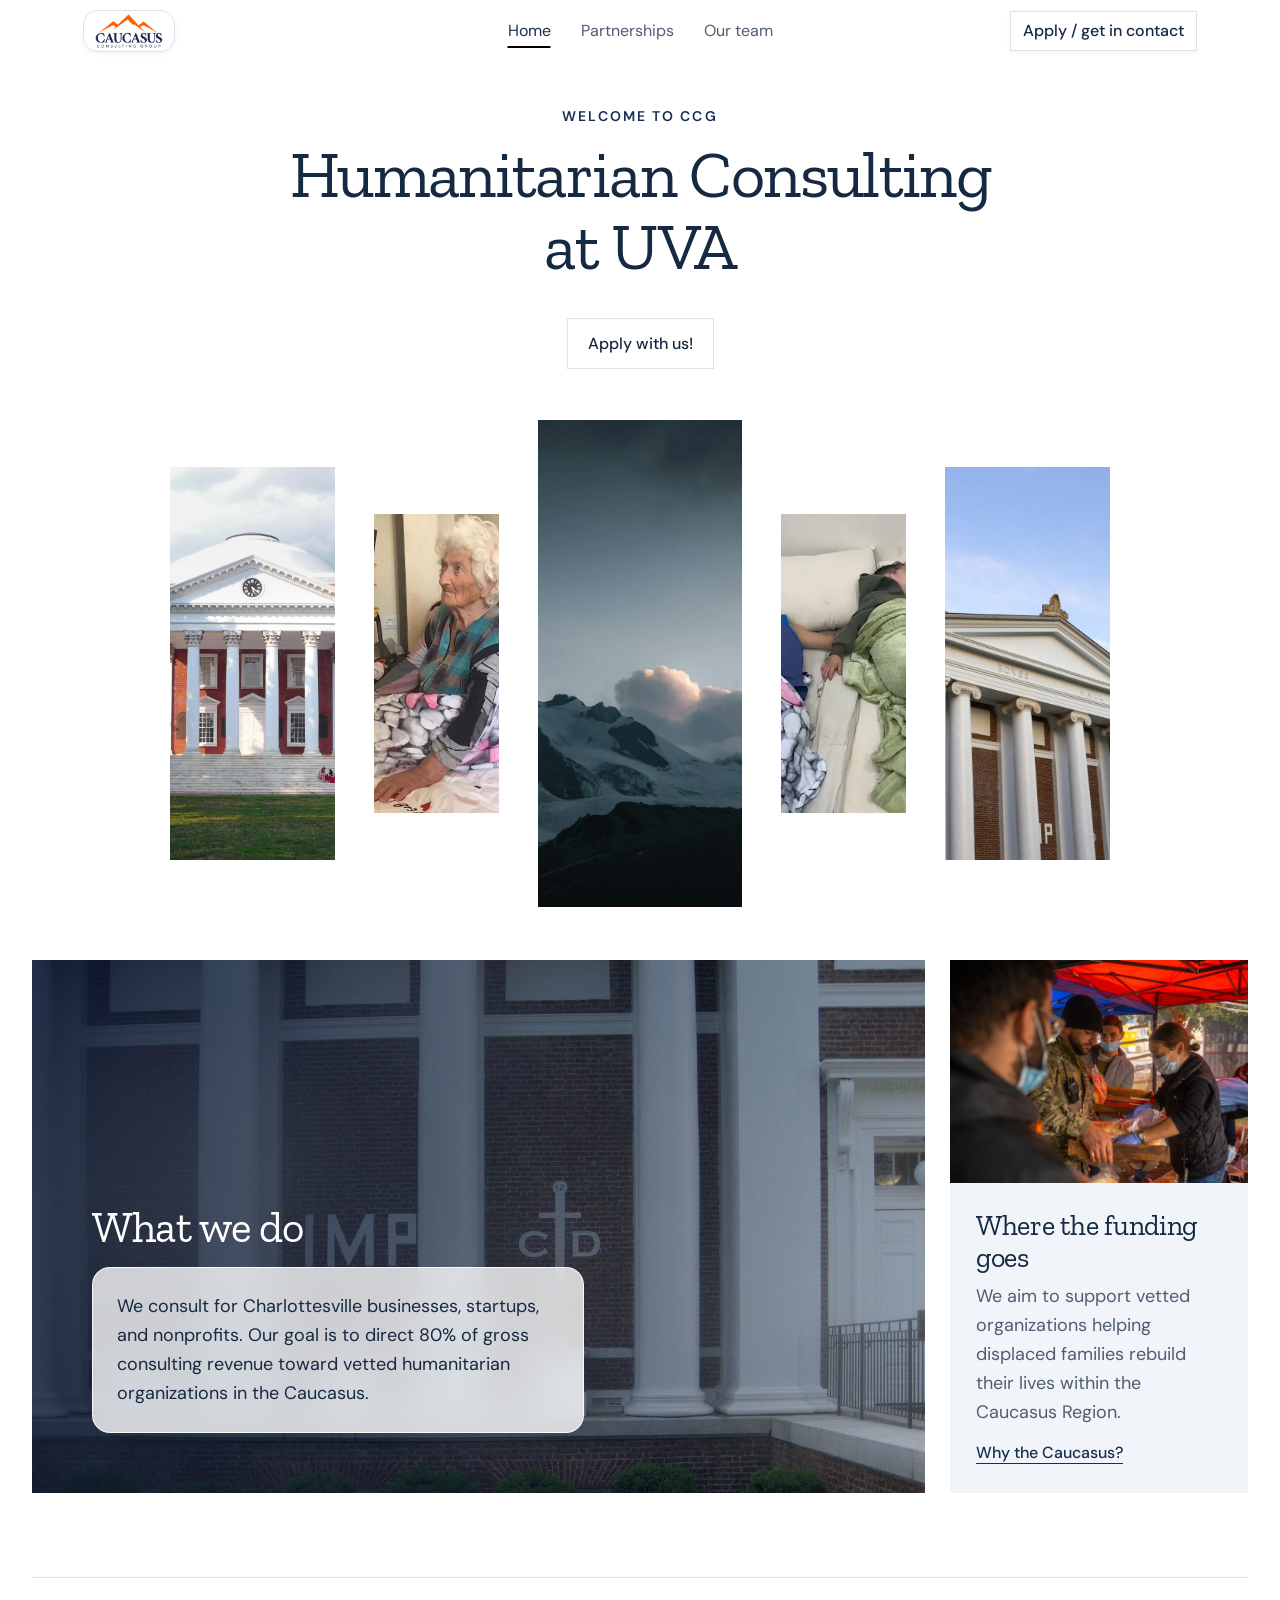
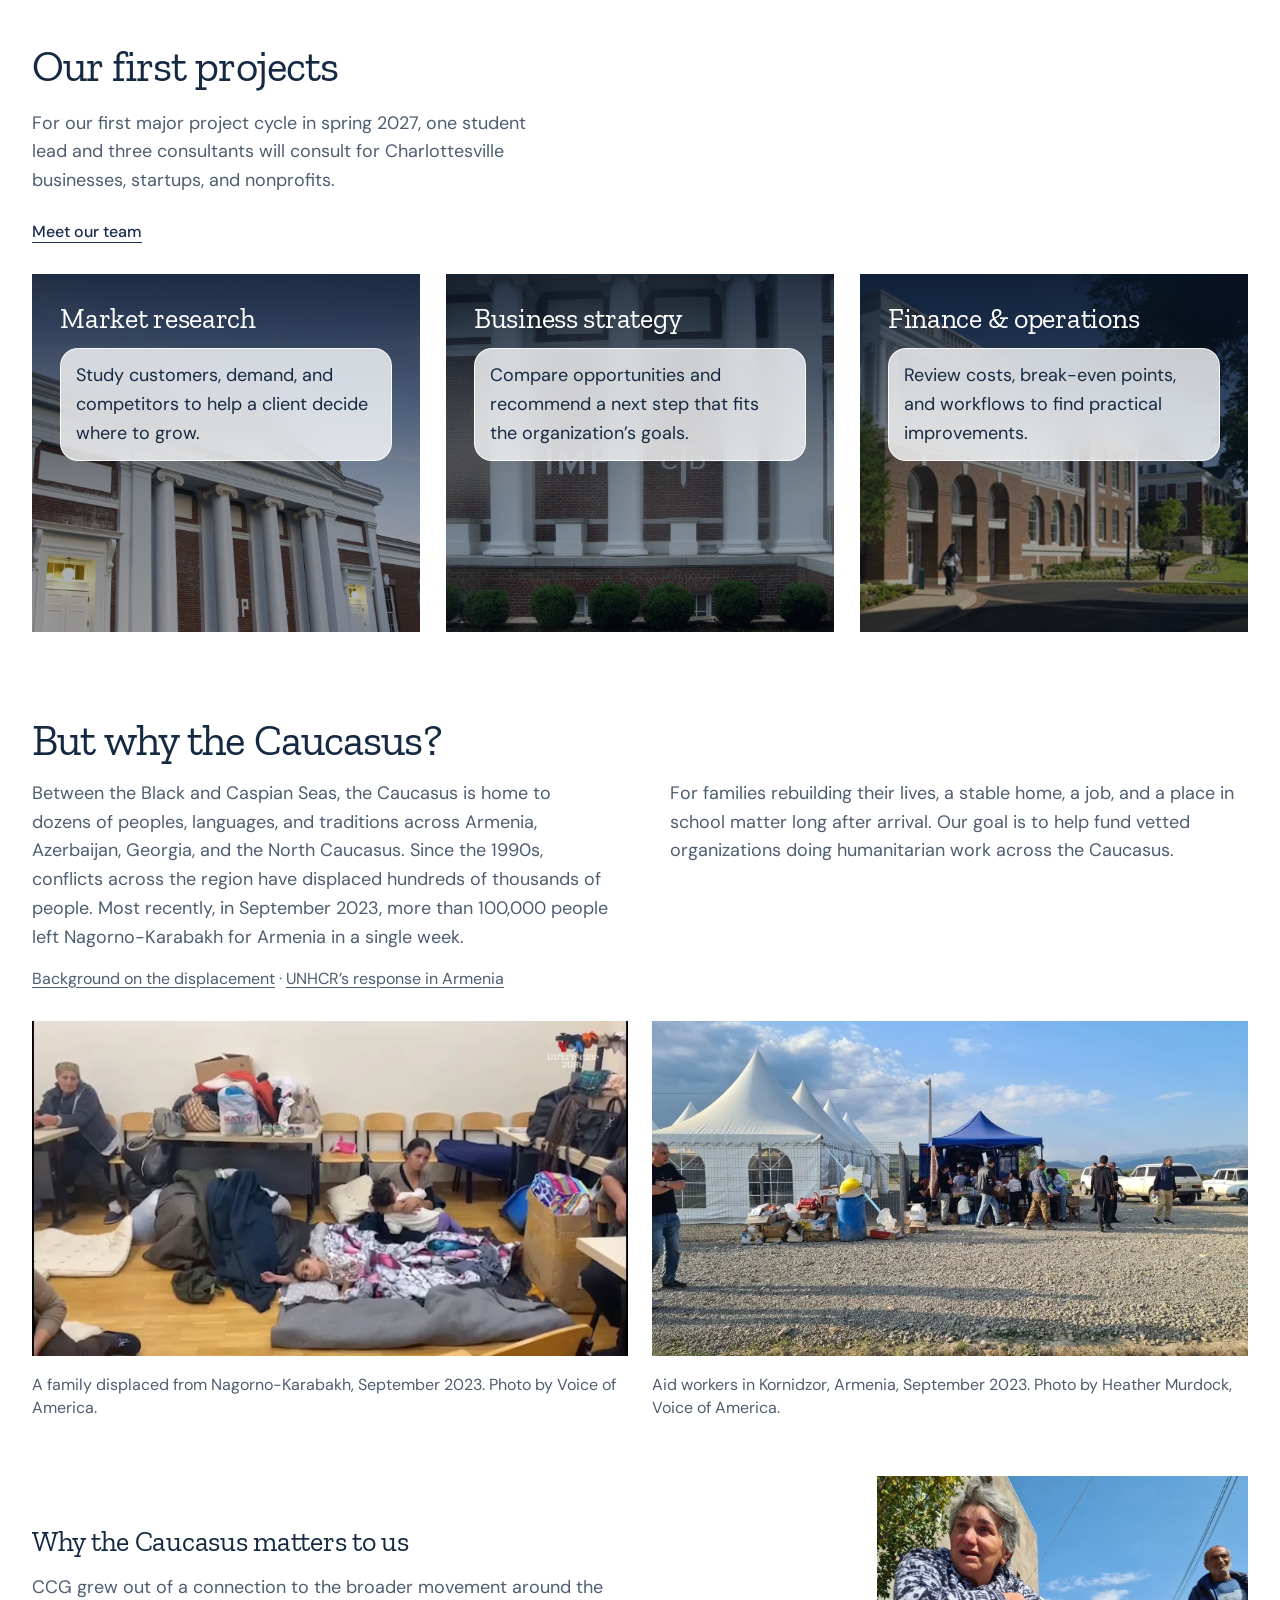
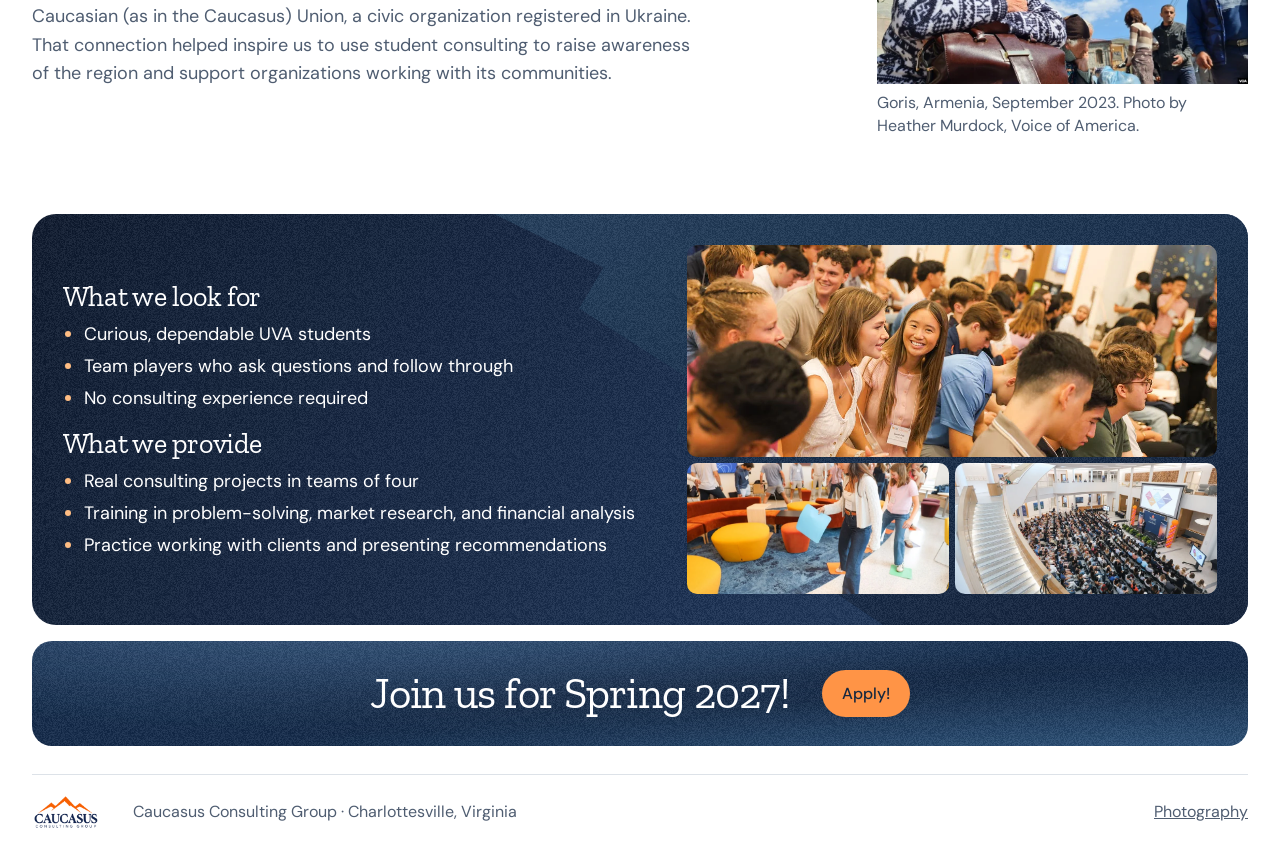
==== commit a70459ab: "Frame 80% as a gross-revenue goal, widen Caucasus copy, refresh styles - "What we do": 80% is now st" ====
--- a/index.html
+++ b/index.html
@@ -1,4 +1,4 @@
-<!doctype html><html lang="en"><head><meta charset="utf-8"><meta name="viewport" content="width=device-width,initial-scale=1"><title>Home | Caucasus Consulting Group</title><meta name="description" content="Student-led consulting at UVA with a humanitarian mission in the Caucasus."><link rel="stylesheet" href="fonts.css"><link rel="stylesheet" href="style.css"><script defer src="site.js"></script></head><body><a class="skip" href="#main">Skip to content</a><header><a class="brand" href="index.html" aria-label="Caucasus Consulting Group home"><img src="assets/ccg.webp" alt="Caucasus Consulting Group"></a><nav aria-label="Main navigation"><a href="index.html" aria-current="page">Home</a><a href="partnerships.html">Partnerships</a><a href="team.html">Our team</a></nav><a class="contactBtn" href="contact.html">Apply / get in contact</a></header><main id="main"><section class="intro home-intro"><p class="label">Welcome to CCG</p><h1>Humanitarian Consulting&#32;
+<!doctype html><html lang="en"><head><meta charset="utf-8"><meta name="viewport" content="width=device-width,initial-scale=1"><title>Home | Caucasus Consulting Group</title><meta name="description" content="Student-led consulting at UVA with a humanitarian mission in the Caucasus."><link rel="stylesheet" href="fonts.css"><link rel="stylesheet" href="style.css?v=4"><script defer src="site.js"></script></head><body><a class="skip" href="#main">Skip to content</a><header><a class="brand" href="index.html" aria-label="Caucasus Consulting Group home"><img src="assets/ccg.webp" alt="Caucasus Consulting Group"></a><nav aria-label="Main navigation"><a href="index.html" aria-current="page">Home</a><a href="partnerships.html">Partnerships</a><a href="team.html">Our team</a></nav><a class="contactBtn" href="contact.html">Apply / get in contact</a></header><main id="main"><section class="intro home-intro"><p class="label">Welcome to CCG</p><h1>Humanitarian Consulting&#32;
 at UVA</h1><a class="btn" href="#recruitment">Apply with us!</a></section>
 <section class="gallery" aria-label="UVA and the communities at the heart of our mission">
   <figure class="scene rotunda"><img src="assets/rotunda.webp" alt="The Rotunda at the University of Virginia"></figure>
@@ -12,20 +12,20 @@
     <img class="mcintire-feature" src="assets/mcintire-campus.webp" loading="lazy" alt="White columns along the brick façade of Rouss Hall at UVA’s McIntire School of Commerce">
     <div class="consulting-copy">
       <h2 id="work-heading">What we do</h2>
-      <p class="consulting-description glass-panel">We consult for Charlottesville businesses and nonprofits. 80% of our revenue from that consulting goes to funding humanitarian aid in the Caucasus.</p>
+      <p class="consulting-description glass-panel">We consult for Charlottesville businesses, startups, and nonprofits. Our goal is to direct 80% of gross consulting revenue toward vetted humanitarian organizations in the Caucasus.</p>
     </div>
   </section>
   <aside class="aid-focus" aria-labelledby="aid-focus-heading">
     <img src="assets/armenia-2.webp" loading="lazy" alt="Volunteers in Yerevan sort donated supplies for displaced families.">
     <div>
       <h3 id="aid-focus-heading">Where the funding goes</h3>
-      <p>We support vetted organizations helping displaced families rebuild their lives within the Caucasus Region.</p>
+      <p>We aim to support vetted organizations helping displaced families rebuild their lives within the Caucasus Region.</p>
       <a class="link" href="#region-heading">Why the Caucasus?</a>
     </div>
   </aside>
 </div>
 <section class="work project-cycle" aria-labelledby="projects-heading">
-  <div><h2 id="projects-heading">Our first projects</h2><p>For our first major project cycle in spring 2027, one student lead and three consultants will take consulting roles for non profits. </p><a class="link" href="team.html">Meet our team</a></div>
+  <div><h2 id="projects-heading">Our first projects</h2><p>For our first major project cycle in spring 2027, one student lead and three consultants will consult for Charlottesville businesses, startups, and nonprofits.</p><a class="link" href="team.html">Meet our team</a></div>
   <div class="services">
     <div class="service-card">
       <img src="assets/mcintire.webp" loading="lazy" alt="">
@@ -46,8 +46,8 @@
   <div>
 
     <h2 id="region-heading">But why the Caucasus?</h2>
-    <p>In September 2023, after Azerbaijan’s military offensive in Nagorno-Karabakh, more than 100,000 ethnic Armenians fled to Armenia. In a single week, families had to find somewhere to live and a way to start again.</p>
-    <p>For families rebuilding their lives, a stable home, a job, and a place in school matter long after arrival. Our goal is to help fund vetted organizations doing humanitarian work in the Caucasus.</p>
+    <p>Between the Black and Caspian Seas, the Caucasus is home to dozens of peoples, languages, and traditions across Armenia, Azerbaijan, Georgia, and the North Caucasus. Since the 1990s, conflicts across the region have displaced hundreds of thousands of people. Most recently, in September 2023, more than 100,000 people left Nagorno-Karabakh for Armenia in a single week.</p>
+    <p>For families rebuilding their lives, a stable home, a job, and a place in school matter long after arrival. Our goal is to help fund vetted organizations doing humanitarian work across the Caucasus.</p>
     <p class="region-sources"><a href="https://www.ushmm.org/genocide-prevention/blog/refugees-from-nagorno-karabakh-face-uncertain-future-one-year-after-fleeing">Background on the displacement</a> · <a href="https://www.unhcr.org/am/en/refugee-response-and-coordination-0">UNHCR’s response in Armenia</a></p>
   </div>
   <div class="documentary">
--- a/style.css
+++ b/style.css
@@ -1,9 +1,18 @@
 :root{--navy:#182d51;--ink:#162942;--muted:#4f5d71;--border:#dde2e8;--serif:'Zilla Slab',Georgia,serif}
-*{box-sizing:border-box}html{scroll-behavior:smooth}body{margin:0;background:#fff;color:var(--ink);font:1rem/1.55 'DM Sans',Arial,sans-serif}a{color:inherit;text-decoration:none}p,h1,h2,figure{margin:0}header,footer,.gallery,.work,.teamgrid,.banner,.connect,.direct{width:min(90%,1490px);margin-inline:auto}
-header{display:flex;align-items:center;justify-content:space-between;padding:22px 0;position:relative}header nav{display:flex;gap:30px;align-items:center;position:absolute;left:50%;transform:translateX(-50%)}header nav a{font-size:.91rem;color:var(--muted)}header nav a[aria-current],header nav a:hover{color:var(--navy);text-decoration:underline;text-underline-offset:6px}.brand,.contactBtn{display:inline-flex;align-items:center;border:1px solid var(--border);border-radius:14px;background:white;box-shadow:0 2px 6px #22131a0b}.brand{gap:8px;padding:7px 15px;color:var(--navy)}.brand strong{font:500 2rem/1.15 Georgia,serif;letter-spacing:-2px}.emblem{width:35px;height:34px}.contactBtn,.btn,.link{font-weight:600}.contactBtn{gap:16px;padding:12px 18px;font-size:.9rem}.contactBtn span,.btn span{font:1.2rem/1 Arial}.intro{text-align:center;padding:clamp(30px,3.3vw,62px) 5% 0}.label,.scene figcaption span{font-size:.75rem;font-weight:700;letter-spacing:.15em;text-transform:uppercase}.intro .label{display:flex;align-items:center;justify-content:center;gap:12px;color:var(--navy)}.label i{width:22px;height:1px;background:#e57200}h1,h2,.scene figcaption b,.metric strong{font-family:var(--serif);font-weight:400}h1{font-size:clamp(4.15rem,6.65vw,7.2rem);line-height:1.02;letter-spacing:-.038em;margin:14px auto 15px}em{color:var(--navy);font-weight:400}h2{font-size:clamp(2.7rem,4.2vw,5rem);line-height:1.03;letter-spacing:-.025em}.lead{font-size:clamp(1rem,1.2vw,1.25rem);line-height:1.55;color:var(--muted)}.btn{display:inline-flex;align-items:center;justify-content:center;gap:20px;padding:12px 20px;border-radius:10px;background:var(--navy);color:white;font-size:.95rem}.intro .btn{margin-top:23px;border-radius:0}.btn:hover{background:#264979}.contactBtn:hover{border-color:#ae5420}.gallery{margin-block:36px 53px;display:grid;grid-template-columns:1fr 1.57fr 1fr;gap:14px;align-items:center}.scene{position:relative;overflow:hidden;border-radius:0;aspect-ratio:1;width:100%;min-width:0;background:#51474b;color:white}.scene img,.campus{width:100%;height:100%;object-fit:cover;display:block}.scene:after{content:'';position:absolute;inset:0;background:linear-gradient(0deg,#171417bb,transparent 56%)}.scene figcaption{position:absolute;z-index:1;bottom:21px;left:24px;right:12px}.scene figcaption span{display:flex;gap:5px;align-items:center;font-size:.75rem;letter-spacing:.1em}.scene svg{width:13px;height:15px}.scene figcaption b{font-size:clamp(1.55rem,2.15vw,2.8rem);line-height:1.2;display:block;margin-top:3px}
-.banner{background:#162c4e;color:white;border-radius:20px;padding:clamp(29px,3.6vw,64px);display:flex;gap:6%;align-items:center;justify-content:space-between}.banner .label{color:#ffcc9f;margin-bottom:15px}.work,.teamgrid,.connect{display:grid;grid-template-columns:1fr 1fr;gap:8%;align-items:start;margin-block:84px}.work .label,.roster .label,.connect .label{color:var(--navy);margin-bottom:15px}.work p:not(.label),.connect p:not(.label){color:var(--muted);max-width:500px;margin:18px 0 22px}.link{text-decoration:underline;text-underline-offset:5px;color:var(--navy)}.services details,article{border-top:1px solid var(--border);padding:18px 0}.services details:last-child{border-bottom:1px solid var(--border)}summary{cursor:pointer;display:flex;justify-content:space-between;align-items:center;font-size:1.25rem;font-weight:500}summary::-webkit-details-marker{display:none}summary::after{content:'+';color:var(--navy)}details[open] summary::after{content:'−'}.work details p:not(.label){margin-bottom:2px}.teamgrid{gap:5%;align-items:center;margin-top:45px}.campus{height:375px;border-radius:18px}.roster article h2{font-size:3.1rem}.roster article p{color:var(--muted);margin-top:6px}.banner .btn{background:white;color:var(--navy)}.banner{margin-bottom:60px}.connect{gap:20px;margin-block:44px 28px}.connect section{border:1px solid var(--border);border-radius:20px;padding:clamp(24px,4vw,60px);height:100%;background:#eff4fa}.connect section+section{background:#f6f5f2}.direct{margin-bottom:80px;color:var(--muted)}.direct a{text-decoration:underline;margin-left:10px;overflow-wrap:anywhere}footer{border-top:1px solid var(--border);display:flex;align-items:center;gap:20px;padding:25px 0;color:var(--muted)}footer .brand{box-shadow:none;border:0;padding-left:0}footer>a:last-child{margin-left:auto;font-size:.83rem;text-decoration:underline}.skip{position:absolute;left:-9999px}.skip:focus{left:8px;top:8px;background:white;z-index:2}a:focus-visible,summary:focus-visible{outline:3px solid #ae4f15;outline-offset:4px}
-@media(max-width:760px){header{padding:14px 0 45px}header nav{bottom:3px;gap:24px;width:max-content}.intro{padding-top:36px}h1{font-size:clamp(3.6rem,10vw,5rem);max-width:640px}.gallery{grid-template-columns:1fr 1.35fr 1fr;gap:7px}.scene figcaption{left:10px;bottom:12px}.scene figcaption span{display:none}.scene figcaption b{font-size:1.32rem}.work,.teamgrid,.connect{grid-template-columns:1fr;gap:28px;margin-block:45px}.campus{height:270px}.work{gap:32px}.banner{gap:22px;align-items:start;flex-direction:column}.desktop{display:none}footer{gap:10px;flex-wrap:wrap}footer small{max-width:170px}.direct a{display:block;margin-left:0}}
-@media(max-width:460px){.gallery{grid-template-columns:1fr 1fr;gap:8px;margin-block:26px 32px}.mountains{grid-column:1/-1;grid-row:1}.mountains figcaption span{display:flex}.mountains figcaption b{font-size:1.85rem}.scene.mcintire figcaption b{font-size:1.15rem}.contactBtn{padding:10px 12px}.brand{padding:6px 12px}footer small{max-width:130px}.intro .label{font-size:.73rem}}
+*{box-sizing:border-box}html{scroll-behavior:smooth}body{margin:0;background:#fff;color:var(--ink);}a{color:inherit;text-decoration:none}p,h1,h2,figure{margin:0}header,footer,.gallery,.work,.teamgrid,.banner,.connect,.direct{width:min(90%,1490px);margin-inline:auto}
+header{display:flex;align-items:center;justify-content:space-between;padding:22px 0;position:relative}header nav{display:flex;gap:30px;align-items:center;position:absolute;left:50%;transform:translateX(-50%)}header nav a{color:var(--muted)}header nav a[aria-current],header nav a:hover{color:var(--navy);text-decoration:underline;text-underline-offset:6px}.brand,.contactBtn{display:inline-flex;align-items:center;border:1px solid var(--border);border-radius:14px;background:white;box-shadow:0 2px 6px #22131a0b}.brand{gap:8px;padding:7px 15px;color:var(--navy)}
+.emblem{width:35px;height:34px}
+.contactBtn{gap:16px;padding:12px 18px;}
+.intro{text-align:center;padding:clamp(30px,3.3vw,62px) 5% 0}.label,.scene figcaption span{text-transform:uppercase}.intro .label{display:flex;align-items:center;justify-content:center;gap:12px;color:var(--navy)}.label i{width:22px;height:1px;background:#e57200}h1,h2,.scene figcaption b,.metric strong{font-family:var(--serif);}h1{margin:14px auto 15px}em{color:var(--navy);}
+.lead{color:var(--muted)}.btn{display:inline-flex;align-items:center;justify-content:center;gap:20px;padding:12px 20px;border-radius:10px;background:var(--navy);color:white;}.intro .btn{margin-top:23px;border-radius:0}.btn:hover{background:#264979}.contactBtn:hover{border-color:#ae5420}.gallery{margin-block:36px 53px;display:grid;grid-template-columns:1fr 1.57fr 1fr;gap:14px;align-items:center}.scene{position:relative;overflow:hidden;border-radius:0;aspect-ratio:1;width:100%;min-width:0;background:#51474b;color:white}.scene img,.campus{width:100%;height:100%;object-fit:cover;display:block}.scene:after{content:'';position:absolute;inset:0;background:linear-gradient(0deg,#171417bb,transparent 56%)}.scene figcaption{position:absolute;z-index:1;bottom:21px;left:24px;right:12px}.scene figcaption span{display:flex;gap:5px;align-items:center;}.scene svg{width:13px;height:15px}.scene figcaption b{display:block;margin-top:3px}
+.banner{background:#162c4e;color:white;border-radius:20px;padding:clamp(29px,3.6vw,64px);display:flex;gap:6%;align-items:center;justify-content:space-between}.banner .label{color:#ffcc9f;margin-bottom:15px}.work,.teamgrid,.connect{display:grid;grid-template-columns:1fr 1fr;gap:8%;align-items:start;margin-block:84px}.work .label,.roster .label,.connect .label{color:var(--navy);margin-bottom:15px}.work p:not(.label),.connect p:not(.label){color:var(--muted);max-width:500px;margin:18px 0 22px}.link{text-decoration:underline;text-underline-offset:5px;color:var(--navy)}.services details,article{border-top:1px solid var(--border);padding:18px 0}.services details:last-child{border-bottom:1px solid var(--border)}summary{cursor:pointer;display:flex;justify-content:space-between;align-items:center;}summary::-webkit-details-marker{display:none}summary::after{content:'+';color:var(--navy)}details[open] summary::after{content:'−'}.work details p:not(.label){margin-bottom:2px}.teamgrid{gap:5%;align-items:center;margin-top:45px}.campus{height:375px;border-radius:18px}
+.roster article p{color:var(--muted);margin-top:6px}.banner .btn{background:white;color:var(--navy)}.banner{margin-bottom:60px}.connect{gap:20px;margin-block:44px 28px}.connect section{border:1px solid var(--border);border-radius:20px;padding:clamp(24px,4vw,60px);height:100%;background:#eff4fa}.connect section+section{background:#f6f5f2}.direct{margin-bottom:80px;color:var(--muted)}.direct a{text-decoration:underline;margin-left:10px;overflow-wrap:anywhere}footer{border-top:1px solid var(--border);display:flex;align-items:center;gap:20px;padding:25px 0;color:var(--muted)}footer .brand{box-shadow:none;border:0;padding-left:0}footer>a:last-child{margin-left:auto;text-decoration:underline}.skip{position:absolute;left:-9999px}.skip:focus{left:8px;top:8px;background:white;z-index:2}a:focus-visible,summary:focus-visible{outline:3px solid #ae4f15;outline-offset:4px}
+@media(max-width:760px){header{padding:14px 0 45px}header nav{bottom:3px;gap:24px;width:max-content}.intro{padding-top:36px}h1{max-width:640px}.gallery{grid-template-columns:1fr 1.35fr 1fr;gap:7px}.scene figcaption{left:10px;bottom:12px}.scene figcaption span{display:none}
+.work,.teamgrid,.connect{grid-template-columns:1fr;gap:28px;margin-block:45px}.campus{height:270px}.work{gap:32px}.banner{gap:22px;align-items:start;flex-direction:column}.desktop{display:none}footer{gap:10px;flex-wrap:wrap}footer small{max-width:170px}.direct a{display:block;margin-left:0}}
+@media(max-width:460px){.gallery{grid-template-columns:1fr 1fr;gap:8px;margin-block:26px 32px}.mountains{grid-column:1/-1;grid-row:1}.mountains figcaption span{display:flex}
+
+.contactBtn{padding:10px 12px}.brand{padding:6px 12px}footer small{max-width:130px}
+}
 @media(prefers-reduced-motion:reduce){html{scroll-behavior:auto}.scene img{transition:none}}
 
 .brand img{display:block;width:104px;height:auto}.brand{padding:6px 13px}footer .brand img{width:87px}
@@ -11,8 +20,10 @@
 .btn{background:#ff9446;color:#15253e}.btn:hover{background:#ffae73}.banner .btn{background:#ff9446;color:#17283f}
 .connect section:first-child{background-color:#152e52;background-image:url('assets/grain.png'),radial-gradient(ellipse at 100% 5%,#315f8d,transparent 64%),radial-gradient(ellipse at 10% 105%,#0b1d38,transparent 68%);color:white}.connect section:first-child .label{color:#ffc28f}.connect section:first-child p:not(.label){color:#eff5ff}
 .connect section+section{background-color:#fff3e8;background-image:url('assets/grain.png'),radial-gradient(ellipse at 110% 110%,#ffba81,transparent 65%),radial-gradient(ellipse at 30% -30%,#ffe4c4,transparent 60%)}
-.teamgrid{display:block}.portraits{display:grid;grid-template-columns:repeat(4,1fr);gap:15px}.portraits img{display:block;width:100%;border-radius:16px}.roster{margin-top:40px;display:grid;grid-template-columns:1fr 1fr;column-gap:4%}.roster .label{grid-column:1/-1}.roster article h2{font-size:2.5rem}
-@media(max-width:760px){.portraits{grid-template-columns:1fr 1fr;gap:10px}.brand img{width:82px}.roster article h2{font-size:2rem}}
+.teamgrid{display:block}.portraits{display:grid;grid-template-columns:repeat(4,1fr);gap:15px}.portraits img{display:block;width:100%;border-radius:16px}.roster{margin-top:40px;display:grid;grid-template-columns:1fr 1fr;column-gap:4%}.roster .label{grid-column:1/-1}
+
+@media(max-width:760px){.portraits{grid-template-columns:1fr 1fr;gap:10px}.brand img{width:82px}
+}
 
 .region{width:min(90%,1490px);margin:0 auto clamp(44px,6vw,88px);display:grid;grid-template-columns:1fr 1fr;gap:7%;align-items:center}
 .region img{width:100%;height:clamp(260px,24vw,380px);object-fit:cover;border-radius:18px}
@@ -23,25 +34,26 @@
 @media(max-width:760px){.region{grid-template-columns:1fr;gap:24px}.region img{height:225px}}
 
 .scene img{position:absolute;inset:0}
-.region .region-sources{font-size:.875rem}.region-sources a{text-decoration:underline;text-underline-offset:3px}.documentary figcaption{color:var(--muted);font-size:.875rem;line-height:1.45;margin-top:8px}.documentary img{height:auto}.documentary a{text-decoration:underline;text-underline-offset:3px}
+.region-sources a{text-decoration:underline;text-underline-offset:3px}.documentary figcaption{color:var(--muted);margin-top:8px}.documentary img{height:auto}.documentary a{text-decoration:underline;text-underline-offset:3px}
 .people-region{display:block}.people-region>div:first-child{display:grid;grid-template-columns:1fr 1fr;gap:14px 5%}.people-region h2{grid-column:1/-1}.people-region>div:first-child p:not(.label){margin:0;max-width:62ch}.people-region .region-sources{grid-column:1/-1}.documentary{display:grid;grid-template-columns:1fr 1fr;gap:24px;margin-top:30px}.documentary img{width:100%;aspect-ratio:16/9;object-fit:cover}.documentary figcaption{max-width:65ch}
 @media(max-width:760px){.people-region>div:first-child{display:block}.documentary{grid-template-columns:1fr;gap:22px}.people-region h2+p{margin-top:16px}}
-
-h1,.portraits h2{font-weight:500}.metric strong{font-weight:600}h1{font-size:clamp(2.6rem,5.4vw,6rem);line-height:1.08;letter-spacing:-.042em;text-wrap:balance}h2{font-size:clamp(2rem,3.5vw,3.85rem);line-height:1.13}
-.btn,.contactBtn,.brand,button{border-radius:0}.recruitment .btn{min-width:170px;min-height:64px;font-size:1.15rem}
-.scene:after{display:none}.portraits figure{min-width:0}.portraits img{aspect-ratio:1;object-fit:cover;object-position:center top;border-radius:0}.portraits figcaption{padding-top:15px}.portraits h2{font-size:clamp(1.35rem,2.15vw,2.5rem);letter-spacing:-.035em}.portraits p{color:var(--muted);margin-top:5px}
+h1{text-wrap:balance}
+
+.btn,.contactBtn,.brand,button{border-radius:0}.recruitment .btn{min-width:170px;min-height:64px;}
+.scene:after{display:none}.portraits figure{min-width:0}.portraits img{aspect-ratio:1;object-fit:cover;object-position:center top;border-radius:0}.portraits figcaption{padding-top:15px}
+.portraits p{color:var(--muted);margin-top:5px}
 
 header .brand{border-radius:15px}
 .home-intro{padding-top:clamp(38px,4vw,68px)}
-.home-intro h1 {
-  font-size: clamp(1.35rem, 4.6vw, 3.75rem);
-  font-weight: 400;
+h1 {
+  
+  
   max-width: none;
   margin-block: 12px;
   white-space: pre-line;
   text-wrap: wrap;
 }
-.home-intro .lead{font-size:clamp(1rem,1.08vw,1.13rem)}
+
 .home-intro + .gallery {
   width: min(86%, 940px);
   grid-template-columns: 1fr .76fr 1.24fr .76fr 1fr;
@@ -75,7 +87,7 @@
   min-height: 0;
   padding: 11px 20px;
   border-radius: 999px;
-  font-size: 1rem;
+  
   text-align: center;
 }
 .team-contact {
@@ -140,7 +152,7 @@
   content: '';
   background: linear-gradient(106deg, #0b1731db 0%, #0c1a31a6 47%, #0a132b45 100%);
 }
-.consulting-copy h2 { font-size: clamp(2.5rem, 5vw, 5rem); }
+
 .glass-panel {
   border: 1px solid #ffffffd9;
   border-radius: 18px;
@@ -171,7 +183,7 @@
 .aid-focus > div { padding: clamp(13px, 2vw, 28px); }
 .aid-focus h3 {
   margin: 0;
-  font: 500 clamp(1.2rem, 2.2vw, 2rem) / 1.14 var(--serif);
+  
 }
 .aid-focus p:not(.label) { margin: 9px 0 12px; }
 .aid-focus .link { display: inline-block; }
@@ -214,7 +226,7 @@
 .service-content h3 {
   margin: 0;
   color: white;
-  font: 500 clamp(1.5rem, 2.55vw, 2.65rem) / 1.12 var(--serif);
+  
 }
 .service-content p:not(.label) {
   margin: 14px 0 0;
@@ -276,7 +288,7 @@
 .mission-origin { margin-top: clamp(26px, 5vw, 56px); }
 .mission-origin h3 {
   margin: 0;
-  font: 500 clamp(1.65rem, 2.6vw, 2.65rem) / 1.13 var(--serif);
+  
 }
 .mission-origin p { max-width: 68ch; }
 .partnerships-intro .lead { max-width: 62ch; margin-inline: auto; white-space: pre-line; }
@@ -305,7 +317,6 @@
   header nav a { padding: 1px 0; }
 }
 
-
 .mission-origin, .recruitment-preview {
   display: grid;
   grid-template-columns: minmax(0, 3fr) minmax(0, 2fr);
@@ -342,9 +353,7 @@
   display: grid;
   gap: clamp(20px, 2.5vw, 32px);
 }
-.recruitment-copy h2 {
-  font-size: clamp(1.65rem, 3.2vw, 3.2rem);
-}
+
 .recruitment-copy ul {
   margin: 8px 0 0;
   padding-inline-start: 1.2em;
@@ -361,7 +370,7 @@
 }
 .mission-origin figcaption {
   color: var(--muted);
-  font-size: .875rem;
+  
   margin-top: 7px;
 }
 .recruitment-collage {
@@ -391,7 +400,7 @@
   padding: 5px 8px;
   background: #0b172c;
   color: #fff;
-  font-size: .8rem;
+  
   opacity: 0;
 }
 .recruitment-collage figure:is(:hover, :focus) figcaption { opacity: 1; }
@@ -400,14 +409,14 @@
   outline-offset: 2px;
 }
 .partnership-opportunities { margin-top: clamp(30px, 5vw, 64px); }
-.partnership-opportunities > h2 { font-size: clamp(1.65rem, 2.8vw, 2.8rem); }
+
 .partnership-opportunities .connect {
   width: 100%;
   margin-top: 16px;
 }
 .partnership-opportunities .connect h3 {
   margin: 0;
-  font: 500 clamp(1.6rem, 3vw, 3rem) / 1.13 var(--serif);
+  
 }
 @media (max-width: 640px) {
   .mission-origin, .recruitment-preview { grid-template-columns: 1fr; }
@@ -437,6 +446,64 @@
   .gallery .scene:hover img { transform: scale(1.045); }
 }
 
-.direct.contact-block { line-height: 1.6; }
-.direct.contact-block strong { display: block; font-size: 1.15rem; }
+.direct.contact-block strong { display: block;  }
 .direct.contact-block a { margin: 0; padding: 0; text-decoration: underline; text-underline-offset: 3px; }
+
+.people-region { width: min(80%, 960px); }
+.people-region .documentary { grid-template-columns: repeat(2, minmax(0, 1fr)); }
+.mission-origin { grid-template-columns: minmax(0, 3fr) minmax(0, 1.4fr); }
+@media (max-width: 760px) { .people-region { width: 90%; } }
+.recruitment-preview { width: min(80%, 960px); }
+@media (max-width: 760px) { .recruitment-preview { width: 90%; } }
+
+/* homepage bottom: tighter */
+.recruitment-preview { padding: clamp(18px, 2.4vw, 34px); margin-bottom: 16px; }
+.recruitment-copy { gap: 14px; }
+
+.recruitment-collage { gap: 6px; }
+.recruitment-collage figure:first-child { aspect-ratio: 2 / 1; }
+.recruitment-collage figure { aspect-ratio: 3 / 2; }
+.banner.recruitment { padding: clamp(18px, 2.2vw, 30px); margin-bottom: 28px; }
+
+footer { padding: 14px 0; }
+footer .brand img { width: 68px; }
+
+body { -webkit-font-smoothing: antialiased; -moz-osx-font-smoothing: grayscale; }
+
+/* less side whitespace */
+header, footer, .gallery, .work, .teamgrid, .banner, .connect, .direct, .region, .team-contact,
+.people-region, .recruitment-preview, .partnership-opportunities { width: min(95%, 1560px); }
+.home-intro + .gallery { width: min(86%, 940px); }
+.recruitment-preview { grid-template-columns: 1.5fr 1fr; }
+.recruitment-collage figure:first-child { aspect-ratio: 5 / 2; }
+.recruitment-collage figure { aspect-ratio: 2 / 1; }
+.people-region .documentary img { max-height: 380px; object-fit: cover; }
+.recruitment-preview { grid-template-columns: max-content minmax(0, 560px); justify-content: center; gap: clamp(24px, 4vw, 56px); }
+@media (max-width: 760px) { .recruitment-preview { grid-template-columns: 1fr; } }
+
+/* ---- Type scale: the only place font sizes/weights are set ---- */
+:root {
+  --sans: 'DM Sans', Arial, sans-serif;
+  --fs-sm: 1rem;                              /* captions, nav, buttons, footer */
+  --fs-body: 1.125rem;                        /* paragraphs, lists */
+  --fs-lead: clamp(1.2rem, 1.5vw, 1.4rem);
+  --fs-label: .875rem;
+  --fs-h3: clamp(1.5rem, 2.2vw, 2.1rem);
+  --fs-h2: clamp(2rem, 3.4vw, 3.25rem);
+  --fs-h1: clamp(2.6rem, 5.2vw, 4.5rem);
+}
+body { font: 400 var(--fs-body)/1.6 var(--sans); }
+h1, h2, h3 { font-family: var(--serif); font-weight: 400; }
+h1 { font-size: var(--fs-h1); line-height: 1.08; letter-spacing: -.025em; }
+h2 { font-size: var(--fs-h2); line-height: 1.12; letter-spacing: -.02em; }
+h3,
+.recruitment-copy h2, .portraits h2 { font-size: var(--fs-h3); line-height: 1.15; letter-spacing: -.01em; }
+.lead { font-size: var(--fs-lead); line-height: 1.55; }
+.label { font-size: var(--fs-label); font-weight: 600; letter-spacing: .15em; line-height: 1.4; }
+header nav a, .btn, .contactBtn, .link, .direct, .team-email,
+figcaption, .region-sources, footer, footer small { font-size: var(--fs-sm); }
+.btn, .contactBtn, .link, .direct strong { font-weight: 500; }
+figcaption { line-height: 1.45; }
+.direct.contact-block strong { font-size: var(--fs-body); }
+.contactBtn { white-space: nowrap; }
+@media (max-width: 640px) { .mission-origin { grid-template-columns: 1fr; } }
